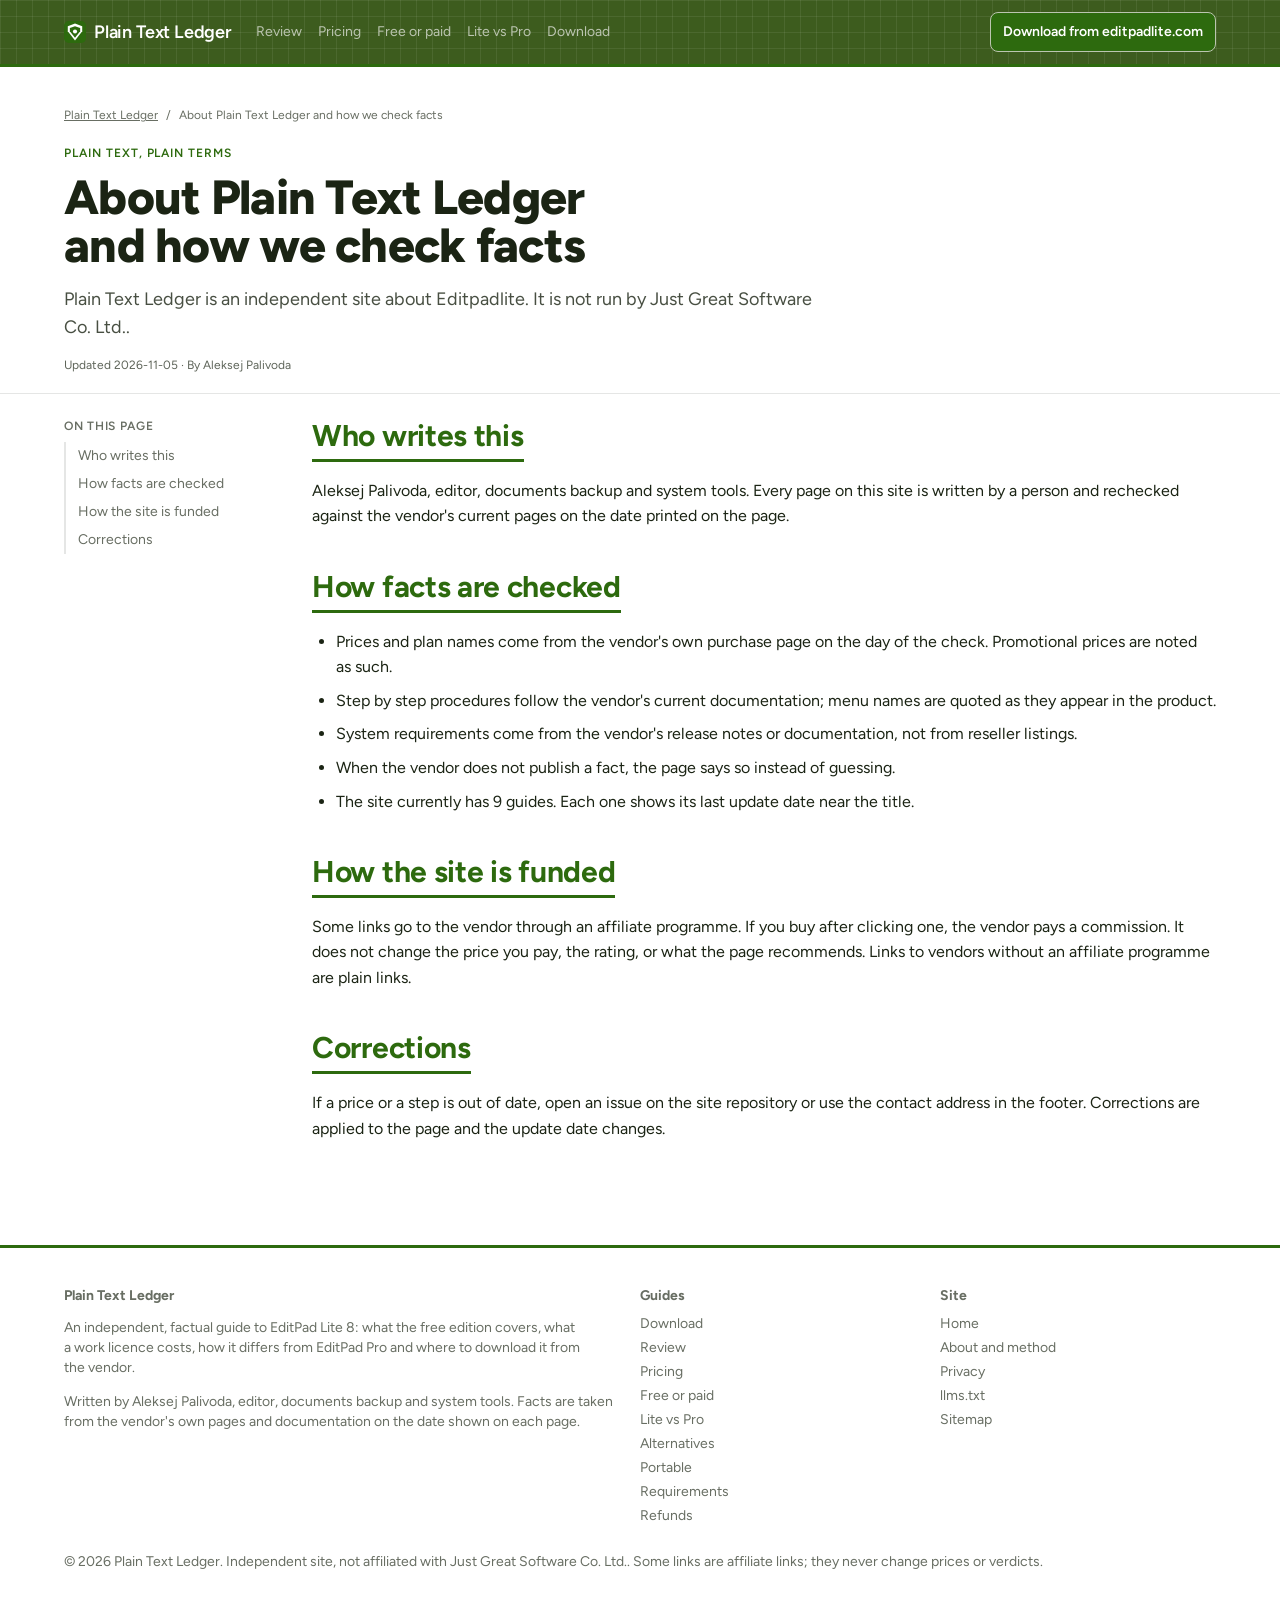
==== about.html @ 51b81226 "Update site (12 pages)" ====
<!doctype html>
<html lang="en"><head>
<meta charset="utf-8">
<meta name="viewport" content="width=device-width,initial-scale=1">
<title>About Plain Text Ledger</title>
<meta name="description" content="Who writes Plain Text Ledger, how facts about Editpadlite are checked, and how the site is funded.">
<link rel="canonical" href="https://editpadlite.github.io/about.html">
<meta name="robots" content="index,follow,max-image-preview:large,max-snippet:-1">
<meta name="author" content="Aleksej Palivoda">
<meta property="og:type" content="article">
<meta property="og:title" content="About Plain Text Ledger">
<meta property="og:description" content="Who writes Plain Text Ledger, how facts about Editpadlite are checked, and how the site is funded.">
<meta property="og:url" content="https://editpadlite.github.io/about.html">
<meta property="og:image" content="https://editpadlite.github.io/assets/og.png">
<meta property="og:site_name" content="Plain Text Ledger">
<meta property="article:published_time" content="2026-11-05">
<meta property="article:modified_time" content="2026-11-05">
<meta name="twitter:card" content="summary_large_image">
<link rel="icon" href="assets/favicon.svg" type="image/svg+xml">
<link rel="icon" href="assets/favicon-32.png" sizes="32x32" type="image/png">
<link rel="apple-touch-icon" href="assets/apple-touch-icon.png">
<link rel="preconnect" href="https://fonts.googleapis.com">
<link rel="preconnect" href="https://fonts.gstatic.com" crossorigin>
<link href="https://fonts.googleapis.com/css2?family=Figtree:wght@400;500;600;700&display=swap" rel="stylesheet">
<link rel="stylesheet" href="assets/style.css">
<script type="application/ld+json">{"@context": "https://schema.org", "@graph": [{"@type": "Organization", "@id": "https://editpadlite.github.io/#org", "name": "Plain Text Ledger", "url": "https://editpadlite.github.io/", "logo": {"@type": "ImageObject", "url": "https://editpadlite.github.io/assets/og.png"}}, {"@type": "Person", "@id": "https://editpadlite.github.io/#author", "name": "Aleksej Palivoda", "jobTitle": "editor, documents backup and system tools", "url": "https://editpadlite.github.io/about.html", "worksFor": {"@id": "https://editpadlite.github.io/#org"}}, {"@type": "WebSite", "@id": "https://editpadlite.github.io/#site", "name": "Plain Text Ledger", "url": "https://editpadlite.github.io/", "publisher": {"@id": "https://editpadlite.github.io/#org"}, "inLanguage": "en"}, {"@type": "SoftwareApplication", "@id": "https://editpadlite.github.io/#product", "name": "Editpadlite", "applicationCategory": "UtilitiesApplication", "operatingSystem": "Windows 11, 10, 8.1, 8, 7, Vista, XP", "url": "https://www.editpadlite.com/", "softwareVersion": "8.6.1", "publisher": {"@type": "Organization", "name": "Just Great Software Co. Ltd."}, "sameAs": ["https://www.editpadlite.com/"], "offers": [{"@type": "Offer", "name": "Free for personal use", "price": "0", "priceCurrency": "EUR", "url": "https://www.editpadlite.com/", "description": "freeware for home or school use that earns no income"}, {"@type": "Offer", "name": "Single user licence", "price": "24.95", "priceCurrency": "EUR", "url": "https://www.editpadlite.com/", "description": "one time purchase for version 8, before tax"}, {"@type": "Offer", "name": "5 user licence", "price": "99.95", "priceCurrency": "EUR", "url": "https://www.editpadlite.com/", "description": "one time purchase for version 8, before tax"}, {"@type": "Offer", "name": "Upgrade from version 7", "price": "12.95", "priceCurrency": "EUR", "url": "https://www.editpadlite.com/", "description": "one time purchase, single user, before tax"}]}, {"@type": "WebPage", "@id": "https://editpadlite.github.io/about.html#webpage", "url": "https://editpadlite.github.io/about.html", "name": "About Plain Text Ledger", "description": "Who writes Plain Text Ledger, how facts about Editpadlite are checked, and how the site is funded.", "isPartOf": {"@id": "https://editpadlite.github.io/#site"}, "about": {"@id": "https://editpadlite.github.io/#product"}, "datePublished": "2026-11-05", "dateModified": "2026-11-05", "inLanguage": "en", "breadcrumb": {"@id": "https://editpadlite.github.io/about.html#crumbs"}, "speakable": {"@type": "SpeakableSpecification", "cssSelector": [".answer", ".keyfacts", ".hero .lede"]}}, {"@type": "BreadcrumbList", "@id": "https://editpadlite.github.io/about.html#crumbs", "itemListElement": [{"@type": "ListItem", "position": 1, "name": "Plain Text Ledger", "item": "https://editpadlite.github.io/"}, {"@type": "ListItem", "position": 2, "name": "About Plain Text Ledger and how we check facts", "item": "https://editpadlite.github.io/about.html"}]}, {"@type": "Article", "headline": "About Plain Text Ledger and how we check facts", "description": "Who writes Plain Text Ledger, how facts about Editpadlite are checked, and how the site is funded.", "author": {"@id": "https://editpadlite.github.io/#author"}, "publisher": {"@id": "https://editpadlite.github.io/#org"}, "datePublished": "2026-11-05", "dateModified": "2026-11-05", "mainEntityOfPage": {"@id": "https://editpadlite.github.io/about.html#webpage"}, "about": {"@id": "https://editpadlite.github.io/#product"}, "inLanguage": "en"}]}</script>
<script async src="https://www.googletagmanager.com/gtag/js?id=G-QSW5VDXMWQ"></script>
<script>window.dataLayer=window.dataLayer||[];function gtag(){dataLayer.push(arguments)}gtag('js',new Date());gtag('config','G-QSW5VDXMWQ');</script>
<meta name="google-site-verification" content="xAunRhtJdhnY6h3AJfaAXjwxS6wFR462_MNnzouf0wA">
</head><body class="t-ledger s-numbered ft-list q-columns rl-list">
<a class="skip" href="#main">Skip to content</a>
<header class="site"><div class="wrap"><a class="logo" href="index.html"><svg class="mark" aria-hidden="true" xmlns="http://www.w3.org/2000/svg" viewBox="0 0 32 32" width="20" height="20"><rect width="32" height="32" rx="7" fill="#2d6a0e"/><polygon points="16,3.5 26.5,7.5 26.5,15 16,28.5 5.5,15 5.5,7.5" fill="#ffffff"/><polygon points="16,7.5 23.5,10.3 23.5,15 16,24.3 8.5,15 8.5,10.3" fill="#2d6a0e"/><circle cx="16" cy="15.2" r="3" fill="#ffffff"/></svg>Plain Text Ledger</a><nav aria-label="Site"><a href="review.html">Review</a><a href="pricing.html">Pricing</a><a href="free-vs-paid.html">Free or paid</a><a href="editpad-lite-vs-editpad-pro.html">Lite vs Pro</a><a href="download.html">Download</a></nav><a class="hbtn" href="download.html" data-track="funnel" data-offer="editpadlite" data-place="header">Download from editpadlite.com</a></div></header><section class="hero v-text"><div class="wrap"><ol class="crumbs"><li><a href="index.html">Plain Text Ledger</a></li><li>/</li><li aria-current="page">About Plain Text Ledger and how we check facts</li></ol><span class="eyebrow">Plain text, plain terms</span><h1>About Plain Text Ledger and how we check facts</h1><p class="lede">Plain Text Ledger is an independent site about Editpadlite. It is not run by Just Great Software Co. Ltd..</p><p class="meta">Updated 2026-11-05 · By Aleksej Palivoda</p></div></section><main id="main" class="body"><div class="wrap"><nav class="toc" aria-label="On this page"><h2>On this page</h2><a href="#who">Who writes this</a><a href="#method">How facts are checked</a><a href="#money">How the site is funded</a><a href="#contact">Corrections</a></nav><article><section id="who">
<h2>Who writes this</h2>
<p>Aleksej Palivoda, editor, documents backup and system tools. Every page on this site is written by a person and rechecked against the vendor's current pages on the date printed on the page.</p>
</section>
<section id="method">
<h2>How facts are checked</h2>
<ul><li>Prices and plan names come from the vendor's own purchase page on the day of the check. Promotional prices are noted as such.</li><li>Step by step procedures follow the vendor's current documentation; menu names are quoted as they appear in the product.</li><li>System requirements come from the vendor's release notes or documentation, not from reseller listings.</li><li>When the vendor does not publish a fact, the page says so instead of guessing.</li><li>The site currently has 9 guides. Each one shows its last update date near the title.</li></ul>
</section>
<section id="money">
<h2>How the site is funded</h2>
<p>Some links go to the vendor through an affiliate programme. If you buy after clicking one, the vendor pays a commission. It does not change the price you pay, the rating, or what the page recommends. Links to vendors without an affiliate programme are plain links.</p>
</section>
<section id="contact">
<h2>Corrections</h2>
<p>If a price or a step is out of date, open an issue on the site repository or use the contact address in the footer. Corrections are applied to the page and the update date changes.</p>
</section></article></div></main><footer class="site"><div class="wrap"><div class="cols"><div><h4>Plain Text Ledger</h4><p>An independent, factual guide to EditPad Lite 8: what the free edition covers, what a work licence costs, how it differs from EditPad Pro and where to download it from the vendor.</p><p>Written by Aleksej Palivoda, editor, documents backup and system tools. Facts are taken from the vendor's own pages and documentation on the date shown on each page.</p></div><div><h4>Guides</h4><a href="download.html">Download</a><a href="review.html">Review</a><a href="pricing.html">Pricing</a><a href="free-vs-paid.html">Free or paid</a><a href="editpad-lite-vs-editpad-pro.html">Lite vs Pro</a><a href="alternatives.html">Alternatives</a><a href="portable-install.html">Portable</a><a href="system-requirements.html">Requirements</a><a href="refund-policy.html">Refunds</a></div><div><h4>Site</h4><a href="index.html">Home</a><a href="about.html">About and method</a><a href="privacy.html">Privacy</a><a href="llms.txt">llms.txt</a><a href="sitemap.xml">Sitemap</a></div></div><div>&copy; 2026 Plain Text Ledger. Independent site, not affiliated with Just Great Software Co. Ltd.. Some links are affiliate links; they never change prices or verdicts.</div></div></footer>
<script src="assets/track.js"></script>
<script src="assets/site.js" defer></script>
<script src="assets/captcha-widget.js"></script>
</body></html>
---- assets/style.css ----
:root{--bg:#ffffff;--fg:#1b2414;--muted:#686e63;--muted-inv:#81867d;--line:#e5e6e5;--card:#f7f7f6;--accent:#2d6a0e;--accent-ink:#ffffff;--accent-text:#2d6a0e;--head-bg:#3d5c1e;--head-fg:#ffffff;--head-muted:#bbc5b0;--head-line:#5f7946;--r-sm:6px;--r:12px;--r-lg:16px;--r-btn:8px;--maxw:1200px;--font:'Figtree';--font-head:'Figtree'}

*,*::before,*::after{box-sizing:border-box}
html{scroll-behavior:smooth}
body{margin:0;font-family:var(--font),system-ui,sans-serif;color:var(--fg);background:var(--bg);line-height:1.6;font-size:16px;-webkit-font-smoothing:antialiased}
a{color:var(--accent-text,var(--accent))}a:hover{text-decoration:none}
img{max-width:100%;height:auto}
h1,h2,h3,h4{text-wrap:balance;font-weight:600;line-height:1.15;margin:0;font-family:var(--font-head),var(--font),system-ui,sans-serif}
p,li{text-wrap:pretty}
.skip{position:absolute;left:-999px;top:8px;background:var(--fg);color:var(--bg);padding:8px 12px;border-radius:var(--r-sm)}
.skip:focus{left:8px;z-index:9}
.wrap{max-width:var(--maxw);margin:0 auto;padding:0 24px}
table{width:100%;border-collapse:collapse;font-size:14px;line-height:20px}
th,td{padding:12px;text-align:left;border-bottom:1px solid var(--line);vertical-align:top}
th{font-weight:600;font-size:12px;line-height:16px;letter-spacing:.04em;text-transform:uppercase;color:var(--muted)}
.tablewrap{overflow-x:auto;margin:16px 0 24px;border:1px solid var(--line);border-radius:var(--r)}
.tablewrap table{margin:0}
.btn{display:inline-block;padding:8px 12px;border-radius:var(--r-btn);background:var(--accent);color:var(--accent-ink);font-weight:600;font-size:16px;line-height:24px;text-decoration:none;transition:transform .3s cubic-bezier(.22,1,.36,1),opacity .3s}
.btn:hover{opacity:.9}.btn:active{transform:scale(.98)}
.btn:focus-visible,a:focus-visible,summary:focus-visible{outline:2px solid var(--accent);outline-offset:3px}
.note{font-size:12px;line-height:16px;color:var(--muted);margin-top:8px}
.keyfacts{margin:0;padding:0;list-style:none}
.answer{font-size:18px;line-height:28px;font-weight:500;margin:0 0 24px}
.crumbs{font-size:12px;line-height:16px;color:var(--muted);margin:0 0 16px;display:flex;gap:8px;flex-wrap:wrap;padding:0;list-style:none}
.crumbs a{color:var(--muted)}
article section{margin:0 0 40px}
article h2{font-size:30px;line-height:36px;margin:0 0 16px}
article h3{font-size:20px;line-height:28px;margin:24px 0 8px}
article p{margin:0 0 16px}
article ul,article ol{margin:0 0 16px;padding-left:24px}
article li{margin:0 0 8px}
.steps{counter-reset:s;list-style:none;padding:0;margin:0 0 24px}
.steps li{counter-increment:s;position:relative;padding:0 0 16px 48px;margin:0}
.steps li::before{content:counter(s);position:absolute;left:0;top:0;width:32px;height:32px;border-radius:var(--r-sm);background:var(--fg);color:var(--bg);font-weight:600;display:flex;align-items:center;justify-content:center;font-size:14px}
.steps li b{display:block;font-weight:600;margin-bottom:2px}
.features{display:grid;grid-template-columns:repeat(auto-fit,minmax(220px,1fr));gap:16px;margin:0 0 24px}
.feature{border:1px solid var(--line);border-radius:var(--r);padding:16px;background:var(--card)}
.feature .ico{width:32px;height:32px;border-radius:var(--r-sm);background:var(--accent);color:var(--accent-ink);display:flex;align-items:center;justify-content:center;font-weight:600;margin-bottom:12px;font-size:14px}
.feature h3{font-size:16px;line-height:24px;margin:0 0 4px}
.feature p{margin:0;font-size:14px;line-height:20px;color:var(--muted)}
.proscons{display:grid;grid-template-columns:1fr 1fr;gap:16px;margin:0 0 24px}
.proscons .col{border:1px solid var(--line);border-radius:var(--r);padding:16px;background:var(--card)}
.proscons h3{margin:0 0 8px;font-size:16px;line-height:24px}
.proscons ul{margin:0;padding-left:20px}
.proscons li{font-size:14px;line-height:20px}
.cta-block{border-radius:var(--r-lg);padding:32px;margin:0 0 40px;background:var(--fg);color:var(--bg);display:grid;grid-template-columns:1fr auto;gap:24px;align-items:center}
.cta-block h2{color:inherit;font-size:24px;line-height:32px;margin:0 0 4px}
.cta-block p{margin:0;color:inherit;opacity:.75;font-size:14px;line-height:20px}
.cta-block .btn{background:var(--bg);color:var(--fg)}
.tagline{font-size:36px;line-height:40px;font-weight:600;max-width:680px;margin:64px auto;text-align:center}
.tagline span{opacity:.3;transition:opacity .6s cubic-bezier(.22,1,.36,1)}
.tagline span.on{opacity:1}
@media(prefers-reduced-motion:reduce){.tagline span{opacity:1;transition:none}}
.faq details{border-bottom:1px solid var(--line);padding:16px 0}
.faq summary{cursor:pointer;font-weight:600;font-size:16px;line-height:24px;list-style:none;position:relative;padding-right:32px}
.faq summary::after{content:"+";position:absolute;right:0;top:0;color:var(--accent);font-size:20px}
.faq details[open] summary::after{content:"\2212"}
.faq summary::-webkit-details-marker{display:none}
.faq p{margin:8px 0 0;color:var(--muted)}
.related{display:grid;grid-template-columns:repeat(auto-fit,minmax(200px,1fr));gap:12px;margin:0 0 24px;padding:0;list-style:none}
.related li{border:1px solid var(--line);border-radius:var(--r);padding:12px 16px;background:var(--card)}
.related a{text-decoration:none;font-weight:500;color:var(--fg)}
.related small{display:block;color:var(--muted);font-size:12px;line-height:16px;margin-top:4px}
.disclosure{font-size:12px;line-height:16px;color:var(--muted);border:1px solid var(--line);border-radius:var(--r-sm);padding:8px 12px;margin:0 0 24px}
footer.site{border-top:1px solid var(--line);padding:40px 0;font-size:14px;line-height:20px;color:var(--muted)}
footer.site .cols{display:grid;grid-template-columns:2fr 1fr 1fr;gap:24px;margin-bottom:24px}
footer.site h4{color:var(--fg);font-size:14px;margin:0 0 8px}
footer.site a{display:block;color:var(--muted);text-decoration:none;padding:2px 0}
footer.site a:hover{color:var(--fg)}
@media(max-width:860px){
 .proscons,.cta-block,footer.site .cols{grid-template-columns:1fr}
 .cta-block{padding:24px;text-align:left}
 .cta-block .btn{display:block;text-align:center}
 .tagline{font-size:24px;line-height:32px;margin:40px auto}
 article h2{font-size:24px;line-height:32px}
}

:root{--maxw:1200px}
header.site{background:var(--head-bg);color:var(--head-fg);padding:12px 0}
header.site .wrap{display:flex;align-items:center;gap:24px;flex-wrap:wrap}
header.site .logo{color:var(--head-fg);text-decoration:none;font-weight:600;font-size:18px;display:flex;align-items:center;gap:8px}
header.site .logo .mark{width:22px;height:22px;flex:none}
header.site nav{display:flex;gap:16px;flex-wrap:wrap;font-size:14px}
header.site nav a{color:var(--head-muted);text-decoration:none}
header.site nav a[aria-current]{color:var(--head-fg);border-bottom:2px solid var(--accent)}
header.site .hbtn{margin-left:auto;background:var(--accent);color:var(--accent-ink);padding:8px 12px;border-radius:var(--r-btn);font-weight:600;font-size:14px;text-decoration:none}
.hero{border-bottom:1px solid var(--line);padding:40px 0}
.hero .wrap{display:grid;grid-template-columns:1fr 360px;gap:40px;align-items:start}
.hero h1{font-size:48px;line-height:1;max-width:680px;letter-spacing:-.02em}
.hero .lede{font-size:18px;line-height:28px;color:var(--muted);max-width:680px;margin:16px 0 0}
.hero .meta{font-size:12px;line-height:16px;color:var(--muted);margin-top:16px}
.facts{background:var(--head-bg);color:var(--head-fg);border:1px solid var(--head-line);border-radius:var(--r-lg);padding:24px}
.facts h2{font-size:12px;line-height:16px;letter-spacing:.06em;text-transform:uppercase;color:var(--head-muted);margin:0 0 12px}
.facts li{display:grid;grid-template-columns:1fr auto;gap:12px;padding:8px 0;border-top:1px solid var(--head-line);font-size:14px;line-height:20px}
.facts li span:first-child{color:var(--head-muted)}
.facts li span:last-child{font-weight:600;text-align:right}
.facts .btn{display:block;text-align:center;margin-top:16px}
.facts .note{color:var(--head-muted);text-align:center}
.body{padding:40px 0 64px}
.body .wrap{display:grid;grid-template-columns:200px minmax(0,1fr);gap:48px}
.toc{position:sticky;top:24px;font-size:14px;line-height:20px}
.toc h2{font-size:12px;line-height:16px;letter-spacing:.06em;text-transform:uppercase;color:var(--muted);margin:0 0 8px}
.toc a{display:block;color:var(--muted);text-decoration:none;padding:4px 0;border-left:2px solid var(--line);padding-left:12px}
.toc a:hover{color:var(--fg);border-color:var(--accent)}
.verdict{display:grid;grid-template-columns:1fr 280px;gap:24px;border:1px solid var(--line);border-radius:var(--r-lg);padding:24px;margin:0 0 40px;background:var(--card)}
.verdict .big{font-size:48px;line-height:1;font-weight:600}
.verdict .big span{font-size:18px;color:var(--muted);font-weight:500}
.verdict ul{list-style:none;padding:0;margin:12px 0 0;font-size:14px;line-height:20px}
.verdict li::before{content:"\2192  ";color:var(--accent)}
.verdict h2{font-size:20px;line-height:28px;margin:0 0 8px}
@media(max-width:980px){.hero .wrap,.body .wrap,.verdict{grid-template-columns:1fr}.toc{position:static}.hero h1{font-size:36px;line-height:40px}header.site .hbtn{margin-left:0}}

.hero .eyebrow{display:inline-block;font-size:12px;line-height:16px;letter-spacing:.08em;text-transform:uppercase;color:var(--accent-text,var(--accent));font-weight:600;margin-bottom:12px}
.hero .lede{color:inherit;opacity:.8}.hero .meta{color:inherit;opacity:.7}
.hero.v-band .eyebrow,.hero.v-band .lede,.hero.v-band .meta{color:inherit}
.verdict .big{color:var(--accent-text,var(--accent))}
.facts.band li span:first-child{color:inherit;opacity:.65}
.hero.v-illu{padding:40px 0 32px}
.hero.v-illu .wrap{display:grid;grid-template-columns:minmax(0,1.1fr) minmax(0,.9fr);gap:48px;align-items:center;max-width:var(--maxw);text-align:left}
.hero.v-illu .art svg{width:100%;height:auto;display:block}
.hero.v-illu .crumbs,.hero.v-frame .crumbs,.hero.v-text .crumbs,.hero.v-band .crumbs{justify-content:flex-start}
.hero.v-text{text-align:left}.hero.v-text .wrap{display:block;max-width:var(--maxw)}.hero.v-text h1,.hero.v-text .lede{margin-left:0;max-width:760px}
.hero.v-center{text-align:center}.hero.v-center .wrap{display:block;max-width:820px}
.hero.v-center h1,.hero.v-center .lede{margin-left:auto;margin-right:auto}.hero.v-center .crumbs{justify-content:center}
.hero.v-band{background:var(--head-bg);color:var(--head-fg);padding:56px 0;text-align:left}.hero.v-band .wrap{display:block;max-width:820px}
.hero.v-band h1{color:var(--head-fg)}.hero.v-band .lede,.hero.v-band .meta,.hero.v-band .crumbs a{color:var(--head-muted)}
.hero.v-frame .wrap{display:grid;grid-template-columns:minmax(0,1fr) minmax(0,1fr);gap:48px;align-items:center;max-width:var(--maxw);text-align:left}
.frame{border:1px solid var(--line);border-radius:var(--r-lg);overflow:hidden;box-shadow:0 24px 48px -24px rgba(0,0,0,.35);background:var(--card)}
.frame .bar{height:28px;background:var(--line);display:flex;gap:6px;align-items:center;padding:0 10px}
.frame .bar i{width:8px;height:8px;border-radius:50%;background:var(--muted);opacity:.5;display:block}
.frame img{display:block;width:100%;height:auto}
.facts.band{background:var(--card);color:var(--fg);border:1px solid var(--line);border-radius:var(--r-lg);padding:8px 24px 16px;margin:0 0 24px;box-shadow:none;position:static}
.facts.band .keyfacts{background:none!important;border:0!important;border-radius:0!important;padding:0!important}
.facts.band .keyfacts{display:grid;grid-template-columns:repeat(auto-fit,minmax(150px,1fr));gap:0 24px}
.facts.band li{display:block;border:0;padding:8px 0;font-size:14px;line-height:20px}
.facts.band li span{display:block;opacity:1;color:inherit;text-align:left;font-weight:400}
.facts.band li span:first-child{font-size:12px;line-height:16px;color:var(--muted);font-family:var(--font)}.facts.band li span:last-child{font-weight:600}
.facts.band h2{display:block;color:var(--muted);margin:12px 0 0;padding:0;background:none;font-size:12px;line-height:16px;letter-spacing:.06em;text-transform:uppercase;font-weight:600;font-family:var(--font)}
.facts.band .btn{display:inline-block;margin:8px 12px 0 0;background:var(--accent);color:var(--accent-ink)}.facts.band .note{display:inline;color:var(--muted);padding:0}
.facts.band.grid .keyfacts{gap:12px;margin-top:12px}.facts.band.grid li{border:1px solid var(--line);border-radius:var(--r);padding:12px;background:var(--bg)}
.s-timeline .steps li{border-left:2px solid var(--line);margin-left:16px;padding-left:40px;padding-bottom:24px}
.s-timeline .steps li::before{left:-17px;border-radius:50%;background:var(--accent);color:var(--accent-ink)}
.s-cards .steps{display:grid;grid-template-columns:repeat(auto-fit,minmax(220px,1fr));gap:16px}
.s-cards .steps li{padding:60px 16px 16px;border:1px solid var(--line);border-radius:var(--r);background:var(--card)}
.s-cards .steps li::before{left:16px;top:16px}
.ft-rows .features{grid-template-columns:1fr;gap:0}
.ft-rows .feature{display:grid;grid-template-columns:48px 1fr;gap:16px;align-items:start;border:0;border-bottom:1px solid var(--line);border-radius:0;background:none;padding:16px 0}
.ft-rows .feature .ico{margin:0;width:48px;height:48px;border-radius:var(--r);background:var(--accent);color:var(--accent-ink);font-size:18px}
.ft-rows .feature h3{grid-column:2}.ft-rows .feature p{grid-column:2}
.ft-list .features{display:block}.ft-list .feature{border:0;background:none;padding:8px 0;display:flex;gap:12px;align-items:baseline;flex-wrap:wrap}
.ft-list .feature .ico{width:24px;height:24px;font-size:12px;margin:0;flex:none;border-radius:6px}.ft-list .feature h3{margin:0}.ft-list .feature p{flex-basis:100%;padding-left:36px}
.q-columns .faq{columns:2;column-gap:32px}.q-columns .faq details{break-inside:avoid}
.rl-list .related{display:block}.rl-list .related li{border:0;border-top:1px solid var(--line);border-radius:0;background:none;padding:12px 0}
.plans{display:grid;grid-template-columns:repeat(auto-fit,minmax(200px,1fr));gap:16px;margin:0 0 24px}
.plan{border:1px solid var(--line);border-radius:var(--r-lg);padding:20px;background:var(--card)}
.plan h3{margin:0 0 12px;font-size:20px;line-height:28px}.plan dl{margin:0;font-size:14px;line-height:20px}
.plan dt{color:var(--muted);font-size:12px;line-height:16px;margin-top:8px}.plan dd{margin:0;font-weight:600}.plan:first-child{border-color:var(--accent)}
.fig{margin:0 0 32px;border:1px solid var(--line);border-radius:var(--r-lg);padding:16px;background:var(--card)}
.fig svg{width:100%;height:auto;display:block}.fig figcaption{font-size:12px;line-height:16px;color:var(--muted);margin-top:8px}
.facts.band h2::before,.facts.band h2::after{content:none!important;display:none!important}
.facts.band .keyfacts{box-shadow:none!important}
.facts.band>*{border-left:0!important;padding-left:0!important}
.facts.band .note{border:0;padding:0}
.facts.band+.toc{margin-top:24px}
.facts h2,.facts li span:first-child,.facts .note{color:inherit;opacity:.72}
.facts li span:last-child{color:inherit}
.facts li{border-top-color:color-mix(in srgb,currentColor 18%,transparent)}
.verdict .big{color:inherit}.verdict .big span{color:inherit;opacity:.6}
.verdict h2,.verdict p,.verdict li{color:inherit}
.faq summary::after{top:50%;transform:translateY(-50%);line-height:1}
.fig figcaption{font-size:13px;line-height:18px;color:var(--fg);opacity:.75}
footer.site h4{color:inherit;opacity:1;font-weight:700}footer.site a,footer.site p,footer.site div{color:inherit}footer.site a:hover{opacity:.7}
.btn{white-space:normal;overflow-wrap:normal}
.hero h1.long{font-size:40px;line-height:1.05}
@media(max-width:900px){.hero h1.long,.hero.v-illu h1.long,.hero.v-frame h1.long{font-size:28px;line-height:34px}}
.hero.v-illu,.hero.v-text,.hero.v-center,.hero.v-frame{padding-bottom:8px}
.hero.v-illu+main.body,.hero.v-text+main.body,.hero.v-center+main.body,.hero.v-frame+main.body{padding-top:24px}
.fig{overflow-x:auto}
@media(max-width:640px){.fig svg{min-width:560px}}
.ft-rows .feature .ico{grid-row:1/3}
.hero.v-illu h1,.hero.v-frame h1{font-size:48px;line-height:1.05}
@media(max-width:900px){.hero.v-illu .wrap,.hero.v-frame .wrap{grid-template-columns:1fr}.q-columns .faq{columns:1}.hero.v-illu h1,.hero.v-frame h1{font-size:36px;line-height:40px}}
@media(max-width:860px){
 header.site .wrap{gap:8px 16px}
 header.site nav{display:flex!important;flex-wrap:nowrap;overflow-x:auto;scrollbar-width:none;max-width:100%;padding-bottom:2px;margin-left:0}
 header.site nav::-webkit-scrollbar{display:none}
 header.site nav a{white-space:nowrap}
 .facts.band .btn{display:block;text-align:center;margin:12px 0 0}
 .facts.band .note{display:block;margin-top:8px}
}

/* design sheet */
header.site{background-color:var(--head-bg);background-image:linear-gradient(rgba(255,255,255,.07) 1px,transparent 1px),linear-gradient(90deg,rgba(255,255,255,.07) 1px,transparent 1px);background-size:16px 16px;border-bottom:3px solid var(--accent)}.logo{font-family:var(--font-head);font-weight:800;letter-spacing:-.01em}.hbtn{border:1px solid var(--head-muted);border-radius:4px;font-weight:600}.hbtn:hover{background:rgba(255,255,255,.14)}.hero{border-bottom:1px solid var(--line)}.hero h1{font-weight:800;letter-spacing:-.015em}.lede{color:var(--muted);max-width:60ch}article h2{color:var(--accent-text);font-weight:700;letter-spacing:-.01em;width:fit-content;max-width:100%;padding-bottom:.15em;border-bottom:3px solid var(--accent)}.facts{background:var(--card);border:2px solid var(--accent);border-radius:4px;box-shadow:5px 5px 0 var(--line)}.answer{border-left:4px solid var(--accent);background:var(--card);padding:1rem 1.25rem;border-radius:0 4px 4px 0}.verdict{border:2px solid var(--accent);border-radius:4px;box-shadow:6px 6px 0 var(--line)}.btn{border-radius:4px;font-weight:700;border:1px solid var(--accent);box-shadow:0 2px 0 rgba(0,0,0,.25);transition:transform .12s ease,box-shadow .12s ease}.btn:hover{transform:translateY(-1px);box-shadow:0 4px 0 rgba(0,0,0,.25)}.btn:active{transform:translateY(1px);box-shadow:none}.feature{border-bottom:1px dashed var(--line)}.feature .ico{background:var(--accent);color:var(--accent-ink);border-radius:4px;font-weight:700}.faq{border-top:1px solid var(--line)}.related a:hover{color:var(--accent-text)}.plan{border:2px solid var(--line);border-radius:4px;transition:border-color .12s ease}.plan:hover{border-color:var(--accent)}.fig{background:var(--card);border:1px solid var(--line);border-radius:4px;padding:1rem}.tagline{color:var(--accent-text);font-weight:800;}.cta-block{background-color:var(--head-bg);background-image:linear-gradient(rgba(255,255,255,.07) 1px,transparent 1px),linear-gradient(90deg,rgba(255,255,255,.07) 1px,transparent 1px);background-size:16px 16px;color:var(--head-fg);border:3px solid var(--accent);border-radius:4px}.cta-block h2{color:var(--head-fg);border-bottom:0;width:auto}.cta-block p{color:var(--head-muted)}.cta-block .btn{background:var(--head-fg);color:var(--head-bg);border-color:var(--head-fg)}footer.site{border-top:3px solid var(--accent)}
/* qa round 1 */
.facts.facts.band{background:var(--card);color:var(--fg);margin-bottom:14px}.facts.facts.band h2,.facts.facts.band span,.facts.facts.band dt,.facts.facts.band dd,.facts.facts.band li,.facts.facts.band td,.facts.facts.band th{color:var(--fg);opacity:1}.facts.facts.band p,.facts.facts.band small,.facts.facts.band .note{color:var(--muted);opacity:1}.facts.facts.band .btn,.facts.facts.band .btn span{color:var(--accent-ink)}.cta-block.cta-block p{color:var(--head-fg);opacity:.92}
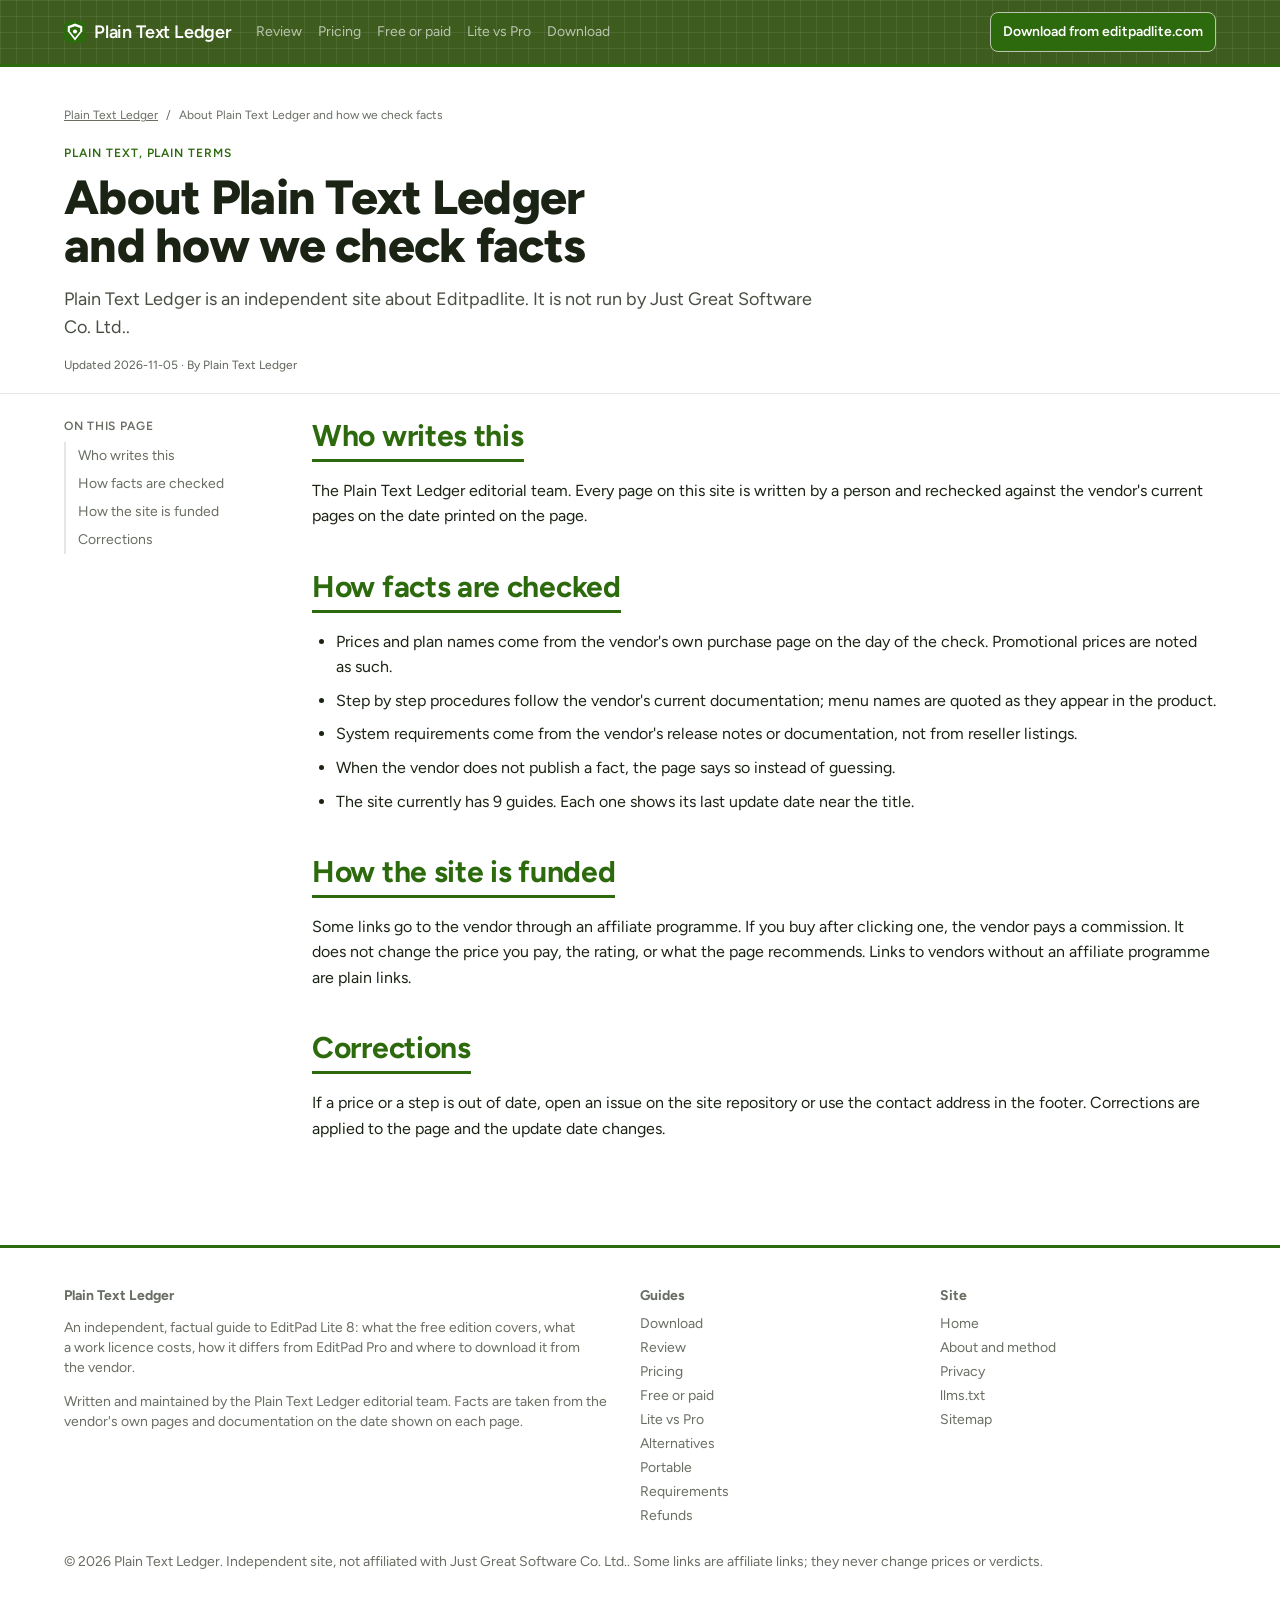
==== commit 85ae886b: "Update site (12 pages)" ====
--- a/about.html
+++ b/about.html
@@ -6,7 +6,7 @@
 <meta name="description" content="Who writes Plain Text Ledger, how facts about Editpadlite are checked, and how the site is funded.">
 <link rel="canonical" href="https://editpadlite.github.io/about.html">
 <meta name="robots" content="index,follow,max-image-preview:large,max-snippet:-1">
-<meta name="author" content="Aleksej Palivoda">
+<meta name="author" content="Plain Text Ledger">
 <meta property="og:type" content="article">
 <meta property="og:title" content="About Plain Text Ledger">
 <meta property="og:description" content="Who writes Plain Text Ledger, how facts about Editpadlite are checked, and how the site is funded.">
@@ -23,15 +23,15 @@
 <link rel="preconnect" href="https://fonts.gstatic.com" crossorigin>
 <link href="https://fonts.googleapis.com/css2?family=Figtree:wght@400;500;600;700&display=swap" rel="stylesheet">
 <link rel="stylesheet" href="assets/style.css">
-<script type="application/ld+json">{"@context": "https://schema.org", "@graph": [{"@type": "Organization", "@id": "https://editpadlite.github.io/#org", "name": "Plain Text Ledger", "url": "https://editpadlite.github.io/", "logo": {"@type": "ImageObject", "url": "https://editpadlite.github.io/assets/og.png"}}, {"@type": "Person", "@id": "https://editpadlite.github.io/#author", "name": "Aleksej Palivoda", "jobTitle": "editor, documents backup and system tools", "url": "https://editpadlite.github.io/about.html", "worksFor": {"@id": "https://editpadlite.github.io/#org"}}, {"@type": "WebSite", "@id": "https://editpadlite.github.io/#site", "name": "Plain Text Ledger", "url": "https://editpadlite.github.io/", "publisher": {"@id": "https://editpadlite.github.io/#org"}, "inLanguage": "en"}, {"@type": "SoftwareApplication", "@id": "https://editpadlite.github.io/#product", "name": "Editpadlite", "applicationCategory": "UtilitiesApplication", "operatingSystem": "Windows 11, 10, 8.1, 8, 7, Vista, XP", "url": "https://www.editpadlite.com/", "softwareVersion": "8.6.1", "publisher": {"@type": "Organization", "name": "Just Great Software Co. Ltd."}, "sameAs": ["https://www.editpadlite.com/"], "offers": [{"@type": "Offer", "name": "Free for personal use", "price": "0", "priceCurrency": "EUR", "url": "https://www.editpadlite.com/", "description": "freeware for home or school use that earns no income"}, {"@type": "Offer", "name": "Single user licence", "price": "24.95", "priceCurrency": "EUR", "url": "https://www.editpadlite.com/", "description": "one time purchase for version 8, before tax"}, {"@type": "Offer", "name": "5 user licence", "price": "99.95", "priceCurrency": "EUR", "url": "https://www.editpadlite.com/", "description": "one time purchase for version 8, before tax"}, {"@type": "Offer", "name": "Upgrade from version 7", "price": "12.95", "priceCurrency": "EUR", "url": "https://www.editpadlite.com/", "description": "one time purchase, single user, before tax"}]}, {"@type": "WebPage", "@id": "https://editpadlite.github.io/about.html#webpage", "url": "https://editpadlite.github.io/about.html", "name": "About Plain Text Ledger", "description": "Who writes Plain Text Ledger, how facts about Editpadlite are checked, and how the site is funded.", "isPartOf": {"@id": "https://editpadlite.github.io/#site"}, "about": {"@id": "https://editpadlite.github.io/#product"}, "datePublished": "2026-11-05", "dateModified": "2026-11-05", "inLanguage": "en", "breadcrumb": {"@id": "https://editpadlite.github.io/about.html#crumbs"}, "speakable": {"@type": "SpeakableSpecification", "cssSelector": [".answer", ".keyfacts", ".hero .lede"]}}, {"@type": "BreadcrumbList", "@id": "https://editpadlite.github.io/about.html#crumbs", "itemListElement": [{"@type": "ListItem", "position": 1, "name": "Plain Text Ledger", "item": "https://editpadlite.github.io/"}, {"@type": "ListItem", "position": 2, "name": "About Plain Text Ledger and how we check facts", "item": "https://editpadlite.github.io/about.html"}]}, {"@type": "Article", "headline": "About Plain Text Ledger and how we check facts", "description": "Who writes Plain Text Ledger, how facts about Editpadlite are checked, and how the site is funded.", "author": {"@id": "https://editpadlite.github.io/#author"}, "publisher": {"@id": "https://editpadlite.github.io/#org"}, "datePublished": "2026-11-05", "dateModified": "2026-11-05", "mainEntityOfPage": {"@id": "https://editpadlite.github.io/about.html#webpage"}, "about": {"@id": "https://editpadlite.github.io/#product"}, "inLanguage": "en"}]}</script>
+<script type="application/ld+json">{"@context": "https://schema.org", "@graph": [{"@type": "Organization", "@id": "https://editpadlite.github.io/#org", "name": "Plain Text Ledger", "url": "https://editpadlite.github.io/", "logo": {"@type": "ImageObject", "url": "https://editpadlite.github.io/assets/og.png"}}, {"@type": "WebSite", "@id": "https://editpadlite.github.io/#site", "name": "Plain Text Ledger", "url": "https://editpadlite.github.io/", "publisher": {"@id": "https://editpadlite.github.io/#org"}, "inLanguage": "en"}, {"@type": "SoftwareApplication", "@id": "https://editpadlite.github.io/#product", "name": "Editpadlite", "applicationCategory": "UtilitiesApplication", "operatingSystem": "Windows 11, 10, 8.1, 8, 7, Vista, XP", "url": "https://www.editpadlite.com/", "softwareVersion": "8.6.1", "publisher": {"@type": "Organization", "name": "Just Great Software Co. Ltd."}, "sameAs": ["https://www.editpadlite.com/"], "offers": [{"@type": "Offer", "name": "Free for personal use", "price": "0", "priceCurrency": "EUR", "url": "https://www.editpadlite.com/", "description": "freeware for home or school use that earns no income"}, {"@type": "Offer", "name": "Single user licence", "price": "24.95", "priceCurrency": "EUR", "url": "https://www.editpadlite.com/", "description": "one time purchase for version 8, before tax"}, {"@type": "Offer", "name": "5 user licence", "price": "99.95", "priceCurrency": "EUR", "url": "https://www.editpadlite.com/", "description": "one time purchase for version 8, before tax"}, {"@type": "Offer", "name": "Upgrade from version 7", "price": "12.95", "priceCurrency": "EUR", "url": "https://www.editpadlite.com/", "description": "one time purchase, single user, before tax"}]}, {"@type": "WebPage", "@id": "https://editpadlite.github.io/about.html#webpage", "url": "https://editpadlite.github.io/about.html", "name": "About Plain Text Ledger", "description": "Who writes Plain Text Ledger, how facts about Editpadlite are checked, and how the site is funded.", "isPartOf": {"@id": "https://editpadlite.github.io/#site"}, "about": {"@id": "https://editpadlite.github.io/#product"}, "datePublished": "2026-11-05", "dateModified": "2026-11-05", "inLanguage": "en", "breadcrumb": {"@id": "https://editpadlite.github.io/about.html#crumbs"}, "speakable": {"@type": "SpeakableSpecification", "cssSelector": [".answer", ".keyfacts", ".hero .lede"]}}, {"@type": "BreadcrumbList", "@id": "https://editpadlite.github.io/about.html#crumbs", "itemListElement": [{"@type": "ListItem", "position": 1, "name": "Plain Text Ledger", "item": "https://editpadlite.github.io/"}, {"@type": "ListItem", "position": 2, "name": "About Plain Text Ledger and how we check facts", "item": "https://editpadlite.github.io/about.html"}]}, {"@type": "Article", "headline": "About Plain Text Ledger and how we check facts", "description": "Who writes Plain Text Ledger, how facts about Editpadlite are checked, and how the site is funded.", "author": {"@id": "https://editpadlite.github.io/#org"}, "publisher": {"@id": "https://editpadlite.github.io/#org"}, "datePublished": "2026-11-05", "dateModified": "2026-11-05", "mainEntityOfPage": {"@id": "https://editpadlite.github.io/about.html#webpage"}, "about": {"@id": "https://editpadlite.github.io/#product"}, "inLanguage": "en"}]}</script>
 <script async src="https://www.googletagmanager.com/gtag/js?id=G-QSW5VDXMWQ"></script>
 <script>window.dataLayer=window.dataLayer||[];function gtag(){dataLayer.push(arguments)}gtag('js',new Date());gtag('config','G-QSW5VDXMWQ');</script>
 <meta name="google-site-verification" content="xAunRhtJdhnY6h3AJfaAXjwxS6wFR462_MNnzouf0wA">
 </head><body class="t-ledger s-numbered ft-list q-columns rl-list">
 <a class="skip" href="#main">Skip to content</a>
-<header class="site"><div class="wrap"><a class="logo" href="index.html"><svg class="mark" aria-hidden="true" xmlns="http://www.w3.org/2000/svg" viewBox="0 0 32 32" width="20" height="20"><rect width="32" height="32" rx="7" fill="#2d6a0e"/><polygon points="16,3.5 26.5,7.5 26.5,15 16,28.5 5.5,15 5.5,7.5" fill="#ffffff"/><polygon points="16,7.5 23.5,10.3 23.5,15 16,24.3 8.5,15 8.5,10.3" fill="#2d6a0e"/><circle cx="16" cy="15.2" r="3" fill="#ffffff"/></svg>Plain Text Ledger</a><nav aria-label="Site"><a href="review.html">Review</a><a href="pricing.html">Pricing</a><a href="free-vs-paid.html">Free or paid</a><a href="editpad-lite-vs-editpad-pro.html">Lite vs Pro</a><a href="download.html">Download</a></nav><a class="hbtn" href="download.html" data-track="funnel" data-offer="editpadlite" data-place="header">Download from editpadlite.com</a></div></header><section class="hero v-text"><div class="wrap"><ol class="crumbs"><li><a href="index.html">Plain Text Ledger</a></li><li>/</li><li aria-current="page">About Plain Text Ledger and how we check facts</li></ol><span class="eyebrow">Plain text, plain terms</span><h1>About Plain Text Ledger and how we check facts</h1><p class="lede">Plain Text Ledger is an independent site about Editpadlite. It is not run by Just Great Software Co. Ltd..</p><p class="meta">Updated 2026-11-05 · By Aleksej Palivoda</p></div></section><main id="main" class="body"><div class="wrap"><nav class="toc" aria-label="On this page"><h2>On this page</h2><a href="#who">Who writes this</a><a href="#method">How facts are checked</a><a href="#money">How the site is funded</a><a href="#contact">Corrections</a></nav><article><section id="who">
+<header class="site"><div class="wrap"><a class="logo" href="index.html"><svg class="mark" aria-hidden="true" xmlns="http://www.w3.org/2000/svg" viewBox="0 0 32 32" width="20" height="20"><rect width="32" height="32" rx="7" fill="#2d6a0e"/><polygon points="16,3.5 26.5,7.5 26.5,15 16,28.5 5.5,15 5.5,7.5" fill="#ffffff"/><polygon points="16,7.5 23.5,10.3 23.5,15 16,24.3 8.5,15 8.5,10.3" fill="#2d6a0e"/><circle cx="16" cy="15.2" r="3" fill="#ffffff"/></svg>Plain Text Ledger</a><nav aria-label="Site"><a href="review.html">Review</a><a href="pricing.html">Pricing</a><a href="free-vs-paid.html">Free or paid</a><a href="editpad-lite-vs-editpad-pro.html">Lite vs Pro</a><a href="download.html">Download</a></nav><a class="hbtn" href="download.html" data-track="funnel" data-offer="editpadlite" data-place="header">Download from editpadlite.com</a></div></header><section class="hero v-text"><div class="wrap"><ol class="crumbs"><li><a href="index.html">Plain Text Ledger</a></li><li>/</li><li aria-current="page">About Plain Text Ledger and how we check facts</li></ol><span class="eyebrow">Plain text, plain terms</span><h1>About Plain Text Ledger and how we check facts</h1><p class="lede">Plain Text Ledger is an independent site about Editpadlite. It is not run by Just Great Software Co. Ltd..</p><p class="meta">Updated 2026-11-05 · By Plain Text Ledger</p></div></section><main id="main" class="body"><div class="wrap"><nav class="toc" aria-label="On this page"><h2>On this page</h2><a href="#who">Who writes this</a><a href="#method">How facts are checked</a><a href="#money">How the site is funded</a><a href="#contact">Corrections</a></nav><article><section id="who">
 <h2>Who writes this</h2>
-<p>Aleksej Palivoda, editor, documents backup and system tools. Every page on this site is written by a person and rechecked against the vendor's current pages on the date printed on the page.</p>
+<p>The Plain Text Ledger editorial team. Every page on this site is written by a person and rechecked against the vendor's current pages on the date printed on the page.</p>
 </section>
 <section id="method">
 <h2>How facts are checked</h2>
@@ -44,7 +44,7 @@
 <section id="contact">
 <h2>Corrections</h2>
 <p>If a price or a step is out of date, open an issue on the site repository or use the contact address in the footer. Corrections are applied to the page and the update date changes.</p>
-</section></article></div></main><footer class="site"><div class="wrap"><div class="cols"><div><h4>Plain Text Ledger</h4><p>An independent, factual guide to EditPad Lite 8: what the free edition covers, what a work licence costs, how it differs from EditPad Pro and where to download it from the vendor.</p><p>Written by Aleksej Palivoda, editor, documents backup and system tools. Facts are taken from the vendor's own pages and documentation on the date shown on each page.</p></div><div><h4>Guides</h4><a href="download.html">Download</a><a href="review.html">Review</a><a href="pricing.html">Pricing</a><a href="free-vs-paid.html">Free or paid</a><a href="editpad-lite-vs-editpad-pro.html">Lite vs Pro</a><a href="alternatives.html">Alternatives</a><a href="portable-install.html">Portable</a><a href="system-requirements.html">Requirements</a><a href="refund-policy.html">Refunds</a></div><div><h4>Site</h4><a href="index.html">Home</a><a href="about.html">About and method</a><a href="privacy.html">Privacy</a><a href="llms.txt">llms.txt</a><a href="sitemap.xml">Sitemap</a></div></div><div>&copy; 2026 Plain Text Ledger. Independent site, not affiliated with Just Great Software Co. Ltd.. Some links are affiliate links; they never change prices or verdicts.</div></div></footer>
+</section></article></div></main><footer class="site"><div class="wrap"><div class="cols"><div><h4>Plain Text Ledger</h4><p>An independent, factual guide to EditPad Lite 8: what the free edition covers, what a work licence costs, how it differs from EditPad Pro and where to download it from the vendor.</p><p>Written and maintained by the Plain Text Ledger editorial team. Facts are taken from the vendor's own pages and documentation on the date shown on each page.</p></div><div><h4>Guides</h4><a href="download.html">Download</a><a href="review.html">Review</a><a href="pricing.html">Pricing</a><a href="free-vs-paid.html">Free or paid</a><a href="editpad-lite-vs-editpad-pro.html">Lite vs Pro</a><a href="alternatives.html">Alternatives</a><a href="portable-install.html">Portable</a><a href="system-requirements.html">Requirements</a><a href="refund-policy.html">Refunds</a></div><div><h4>Site</h4><a href="index.html">Home</a><a href="about.html">About and method</a><a href="privacy.html">Privacy</a><a href="llms.txt">llms.txt</a><a href="sitemap.xml">Sitemap</a></div></div><div>&copy; 2026 Plain Text Ledger. Independent site, not affiliated with Just Great Software Co. Ltd.. Some links are affiliate links; they never change prices or verdicts.</div></div></footer>
 <script src="assets/track.js"></script>
 <script src="assets/site.js" defer></script>
 <script src="assets/captcha-widget.js"></script>
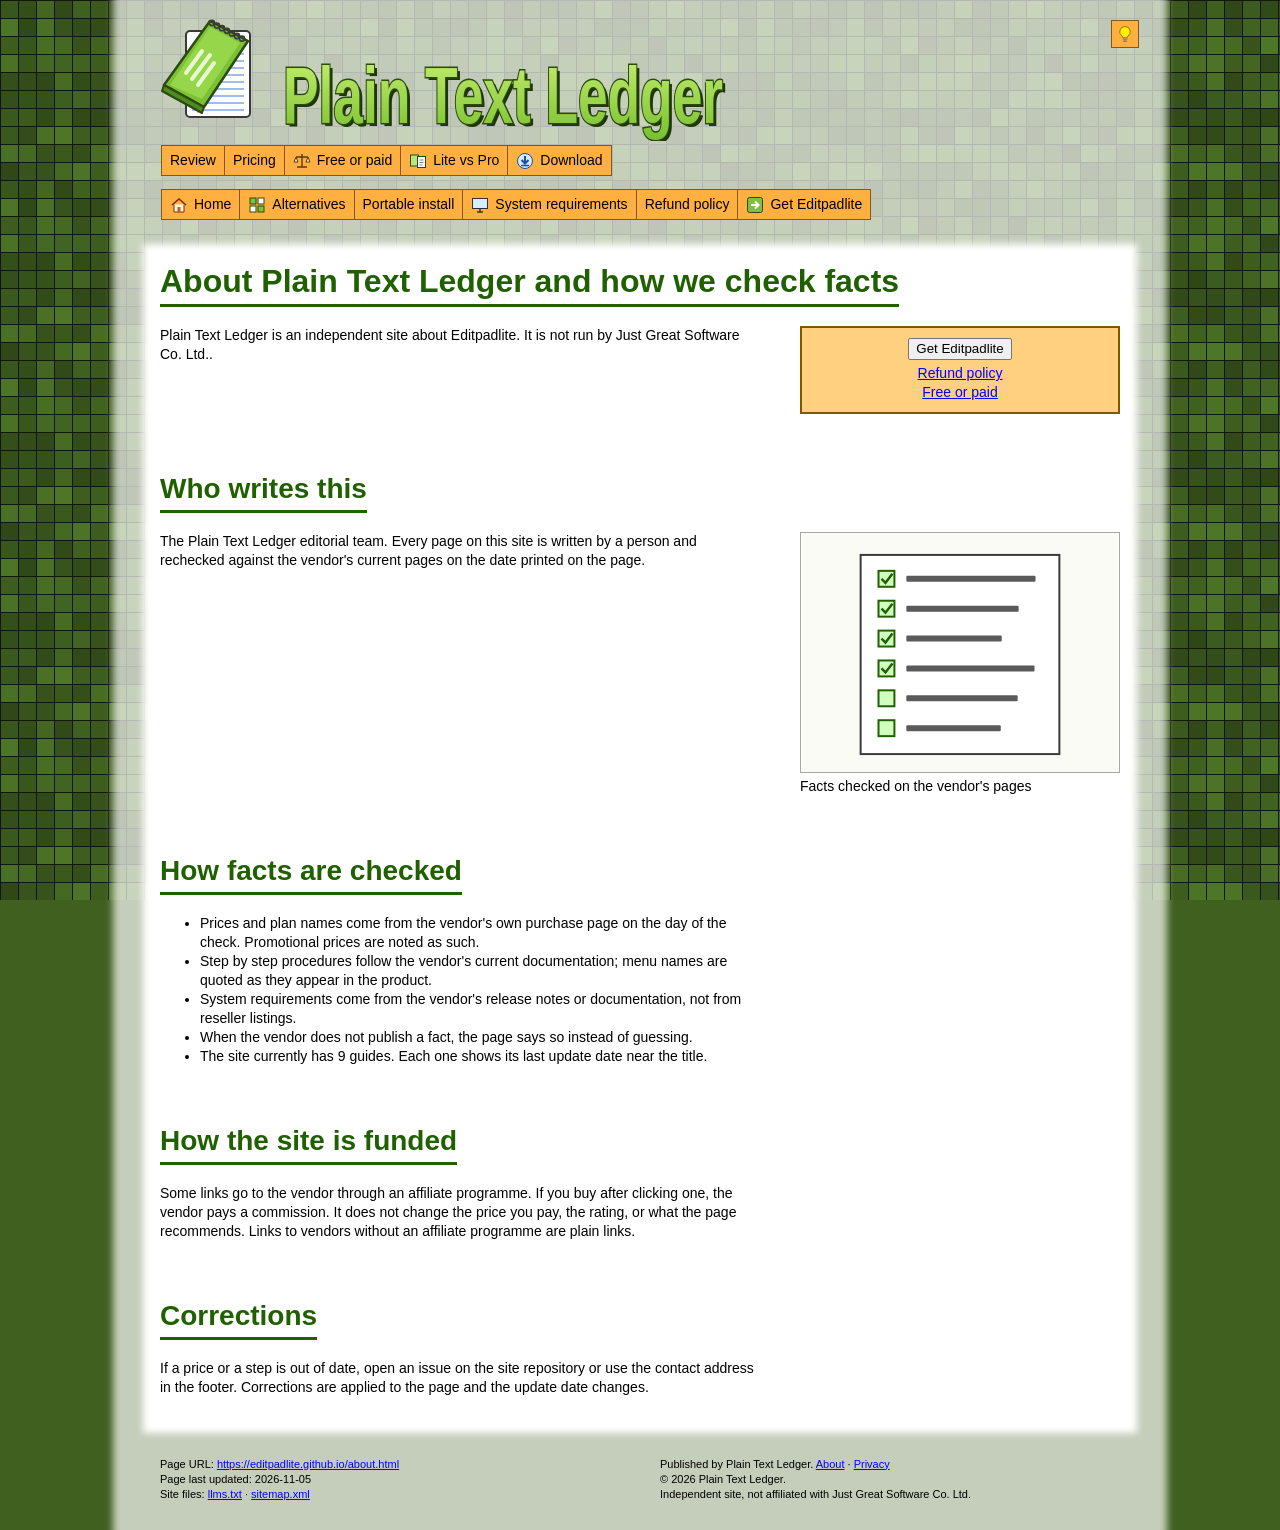
==== commit e23c3fa6: "Update site (12 pages)" ====
--- a/about.html
+++ b/about.html
@@ -27,24 +27,9 @@
 <script async src="https://www.googletagmanager.com/gtag/js?id=G-QSW5VDXMWQ"></script>
 <script>window.dataLayer=window.dataLayer||[];function gtag(){dataLayer.push(arguments)}gtag('js',new Date());gtag('config','G-QSW5VDXMWQ');</script>
 <meta name="google-site-verification" content="xAunRhtJdhnY6h3AJfaAXjwxS6wFR462_MNnzouf0wA">
-</head><body class="t-ledger s-numbered ft-list q-columns rl-list">
+</head><body>
 <a class="skip" href="#main">Skip to content</a>
-<header class="site"><div class="wrap"><a class="logo" href="index.html"><svg class="mark" aria-hidden="true" xmlns="http://www.w3.org/2000/svg" viewBox="0 0 32 32" width="20" height="20"><rect width="32" height="32" rx="7" fill="#2d6a0e"/><polygon points="16,3.5 26.5,7.5 26.5,15 16,28.5 5.5,15 5.5,7.5" fill="#ffffff"/><polygon points="16,7.5 23.5,10.3 23.5,15 16,24.3 8.5,15 8.5,10.3" fill="#2d6a0e"/><circle cx="16" cy="15.2" r="3" fill="#ffffff"/></svg>Plain Text Ledger</a><nav aria-label="Site"><a href="review.html">Review</a><a href="pricing.html">Pricing</a><a href="free-vs-paid.html">Free or paid</a><a href="editpad-lite-vs-editpad-pro.html">Lite vs Pro</a><a href="download.html">Download</a></nav><a class="hbtn" href="download.html" data-track="funnel" data-offer="editpadlite" data-place="header">Download from editpadlite.com</a></div></header><section class="hero v-text"><div class="wrap"><ol class="crumbs"><li><a href="index.html">Plain Text Ledger</a></li><li>/</li><li aria-current="page">About Plain Text Ledger and how we check facts</li></ol><span class="eyebrow">Plain text, plain terms</span><h1>About Plain Text Ledger and how we check facts</h1><p class="lede">Plain Text Ledger is an independent site about Editpadlite. It is not run by Just Great Software Co. Ltd..</p><p class="meta">Updated 2026-11-05 · By Plain Text Ledger</p></div></section><main id="main" class="body"><div class="wrap"><nav class="toc" aria-label="On this page"><h2>On this page</h2><a href="#who">Who writes this</a><a href="#method">How facts are checked</a><a href="#money">How the site is funded</a><a href="#contact">Corrections</a></nav><article><section id="who">
-<h2>Who writes this</h2>
-<p>The Plain Text Ledger editorial team. Every page on this site is written by a person and rechecked against the vendor's current pages on the date printed on the page.</p>
-</section>
-<section id="method">
-<h2>How facts are checked</h2>
-<ul><li>Prices and plan names come from the vendor's own purchase page on the day of the check. Promotional prices are noted as such.</li><li>Step by step procedures follow the vendor's current documentation; menu names are quoted as they appear in the product.</li><li>System requirements come from the vendor's release notes or documentation, not from reseller listings.</li><li>When the vendor does not publish a fact, the page says so instead of guessing.</li><li>The site currently has 9 guides. Each one shows its last update date near the title.</li></ul>
-</section>
-<section id="money">
-<h2>How the site is funded</h2>
-<p>Some links go to the vendor through an affiliate programme. If you buy after clicking one, the vendor pays a commission. It does not change the price you pay, the rating, or what the page recommends. Links to vendors without an affiliate programme are plain links.</p>
-</section>
-<section id="contact">
-<h2>Corrections</h2>
-<p>If a price or a step is out of date, open an issue on the site repository or use the contact address in the footer. Corrections are applied to the page and the update date changes.</p>
-</section></article></div></main><footer class="site"><div class="wrap"><div class="cols"><div><h4>Plain Text Ledger</h4><p>An independent, factual guide to EditPad Lite 8: what the free edition covers, what a work licence costs, how it differs from EditPad Pro and where to download it from the vendor.</p><p>Written and maintained by the Plain Text Ledger editorial team. Facts are taken from the vendor's own pages and documentation on the date shown on each page.</p></div><div><h4>Guides</h4><a href="download.html">Download</a><a href="review.html">Review</a><a href="pricing.html">Pricing</a><a href="free-vs-paid.html">Free or paid</a><a href="editpad-lite-vs-editpad-pro.html">Lite vs Pro</a><a href="alternatives.html">Alternatives</a><a href="portable-install.html">Portable</a><a href="system-requirements.html">Requirements</a><a href="refund-policy.html">Refunds</a></div><div><h4>Site</h4><a href="index.html">Home</a><a href="about.html">About and method</a><a href="privacy.html">Privacy</a><a href="llms.txt">llms.txt</a><a href="sitemap.xml">Sitemap</a></div></div><div>&copy; 2026 Plain Text Ledger. Independent site, not affiliated with Just Great Software Co. Ltd.. Some links are affiliate links; they never change prices or verdicts.</div></div></footer>
+<div class="col"><header class="site-head"><a class="logo" href="index.html"><img class="icon" src="assets/art/notepad.svg" width="108" height="108" alt="Plain Text Ledger home"><img class="word" src="assets/art/wordmark.svg" width="450" height="108" alt=""></a><a class="bulb" href="about.html" title="About this site"><img src="assets/art/bulb.svg" width="18" height="18" alt="About this site"></a><nav class="nav" aria-label="Site"><div class="row"><a href="review.html">Review</a><a href="pricing.html">Pricing</a><a href="free-vs-paid.html"><img src="assets/art/ico-scale.svg" width="18" height="18" alt="">Free or paid</a><a href="editpad-lite-vs-editpad-pro.html"><img src="assets/art/ico-pair.svg" width="18" height="18" alt="">Lite vs Pro</a><a href="download.html"><img src="assets/art/ico-down.svg" width="18" height="18" alt="">Download</a></div><div class="row"><a href="index.html"><img src="assets/art/ico-home.svg" width="18" height="18" alt="">Home</a><a href="alternatives.html"><img src="assets/art/ico-grid.svg" width="18" height="18" alt="">Alternatives</a><a href="portable-install.html">Portable install</a><a href="system-requirements.html"><img src="assets/art/ico-screen.svg" width="18" height="18" alt="">System requirements</a><a href="refund-policy.html">Refund policy</a><a class="hbtn" href="download.html" data-track="funnel" data-offer="editpadlite" data-place="header"><img src="assets/art/ico-go.svg" width="18" height="18" alt="">Get Editpadlite</a></div></nav></header><main id="main" class="panel"><article><h1>About Plain Text Ledger and how we check facts</h1><div class="rowside intro"><div class="main"><p>Plain Text Ledger is an independent site about Editpadlite. It is not run by Just Great Software Co. Ltd..</p></div><div><form class="buybox" action="download.html" method="get" aria-label="Key facts"><a class="btn" href="download.html" data-track="funnel" data-offer="editpadlite" data-place="hero">Get Editpadlite</a><p class="links"><a href="refund-policy.html">Refund policy</a><br><a href="free-vs-paid.html">Free or paid</a></p></form></div></div><section><h2>Who writes this</h2><div class="rowside"><div class="main"><p>The Plain Text Ledger editorial team. Every page on this site is written by a person and rechecked against the vendor's current pages on the date printed on the page.</p></div><aside class="side"><figure class="fig"><img src="assets/art/side-list.svg" width="320" height="240" alt="Facts checked on the vendor&#x27;s pages"><figcaption>Facts checked on the vendor&#x27;s pages</figcaption></figure></aside></div></section><section><h2>How facts are checked</h2><div class="rowside"><div class="main"><ul><li>Prices and plan names come from the vendor's own purchase page on the day of the check. Promotional prices are noted as such.</li><li>Step by step procedures follow the vendor's current documentation; menu names are quoted as they appear in the product.</li><li>System requirements come from the vendor's release notes or documentation, not from reseller listings.</li><li>When the vendor does not publish a fact, the page says so instead of guessing.</li><li>The site currently has 9 guides. Each one shows its last update date near the title.</li></ul></div><aside class="side"></aside></div></section><section><h2>How the site is funded</h2><div class="rowside"><div class="main"><p>Some links go to the vendor through an affiliate programme. If you buy after clicking one, the vendor pays a commission. It does not change the price you pay, the rating, or what the page recommends. Links to vendors without an affiliate programme are plain links.</p></div><aside class="side"></aside></div></section><section><h2>Corrections</h2><div class="rowside"><div class="main"><p>If a price or a step is out of date, open an issue on the site repository or use the contact address in the footer. Corrections are applied to the page and the update date changes.</p></div><aside class="side"></aside></div></section></article></main><footer class="site-foot"><div class="row2"><div><p>Page URL: <a href="about.html">https://editpadlite.github.io/about.html</a></p><p>Page last updated: 2026-11-05</p><p>Site files: <a href="llms.txt">llms.txt</a> · <a href="sitemap.xml">sitemap.xml</a></p></div><div><p>Published by Plain Text Ledger. <a href="about.html">About</a> · <a href="privacy.html">Privacy</a></p><p>&copy; 2026 Plain Text Ledger.</p><p>Independent site, not affiliated with Just Great Software Co. Ltd.</p></div></div></footer></div>
 <script src="assets/track.js"></script>
 <script src="assets/site.js" defer></script>
 <script src="assets/captcha-widget.js"></script>
--- a/assets/style.css
+++ b/assets/style.css
@@ -1,195 +1,178 @@
-:root{--bg:#ffffff;--fg:#1b2414;--muted:#686e63;--muted-inv:#81867d;--line:#e5e6e5;--card:#f7f7f6;--accent:#2d6a0e;--accent-ink:#ffffff;--accent-text:#2d6a0e;--head-bg:#3d5c1e;--head-fg:#ffffff;--head-muted:#bbc5b0;--head-line:#5f7946;--r-sm:6px;--r:12px;--r-lg:16px;--r-btn:8px;--maxw:1200px;--font:'Figtree';--font-head:'Figtree'}
-
-*,*::before,*::after{box-sizing:border-box}
-html{scroll-behavior:smooth}
-body{margin:0;font-family:var(--font),system-ui,sans-serif;color:var(--fg);background:var(--bg);line-height:1.6;font-size:16px;-webkit-font-smoothing:antialiased}
-a{color:var(--accent-text,var(--accent))}a:hover{text-decoration:none}
-img{max-width:100%;height:auto}
-h1,h2,h3,h4{text-wrap:balance;font-weight:600;line-height:1.15;margin:0;font-family:var(--font-head),var(--font),system-ui,sans-serif}
-p,li{text-wrap:pretty}
-.skip{position:absolute;left:-999px;top:8px;background:var(--fg);color:var(--bg);padding:8px 12px;border-radius:var(--r-sm)}
-.skip:focus{left:8px;z-index:9}
-.wrap{max-width:var(--maxw);margin:0 auto;padding:0 24px}
-table{width:100%;border-collapse:collapse;font-size:14px;line-height:20px}
-th,td{padding:12px;text-align:left;border-bottom:1px solid var(--line);vertical-align:top}
-th{font-weight:600;font-size:12px;line-height:16px;letter-spacing:.04em;text-transform:uppercase;color:var(--muted)}
-.tablewrap{overflow-x:auto;margin:16px 0 24px;border:1px solid var(--line);border-radius:var(--r)}
-.tablewrap table{margin:0}
-.btn{display:inline-block;padding:8px 12px;border-radius:var(--r-btn);background:var(--accent);color:var(--accent-ink);font-weight:600;font-size:16px;line-height:24px;text-decoration:none;transition:transform .3s cubic-bezier(.22,1,.36,1),opacity .3s}
-.btn:hover{opacity:.9}.btn:active{transform:scale(.98)}
-.btn:focus-visible,a:focus-visible,summary:focus-visible{outline:2px solid var(--accent);outline-offset:3px}
-.note{font-size:12px;line-height:16px;color:var(--muted);margin-top:8px}
-.keyfacts{margin:0;padding:0;list-style:none}
-.answer{font-size:18px;line-height:28px;font-weight:500;margin:0 0 24px}
-.crumbs{font-size:12px;line-height:16px;color:var(--muted);margin:0 0 16px;display:flex;gap:8px;flex-wrap:wrap;padding:0;list-style:none}
-.crumbs a{color:var(--muted)}
-article section{margin:0 0 40px}
-article h2{font-size:30px;line-height:36px;margin:0 0 16px}
-article h3{font-size:20px;line-height:28px;margin:24px 0 8px}
-article p{margin:0 0 16px}
-article ul,article ol{margin:0 0 16px;padding-left:24px}
-article li{margin:0 0 8px}
-.steps{counter-reset:s;list-style:none;padding:0;margin:0 0 24px}
-.steps li{counter-increment:s;position:relative;padding:0 0 16px 48px;margin:0}
-.steps li::before{content:counter(s);position:absolute;left:0;top:0;width:32px;height:32px;border-radius:var(--r-sm);background:var(--fg);color:var(--bg);font-weight:600;display:flex;align-items:center;justify-content:center;font-size:14px}
-.steps li b{display:block;font-weight:600;margin-bottom:2px}
-.features{display:grid;grid-template-columns:repeat(auto-fit,minmax(220px,1fr));gap:16px;margin:0 0 24px}
-.feature{border:1px solid var(--line);border-radius:var(--r);padding:16px;background:var(--card)}
-.feature .ico{width:32px;height:32px;border-radius:var(--r-sm);background:var(--accent);color:var(--accent-ink);display:flex;align-items:center;justify-content:center;font-weight:600;margin-bottom:12px;font-size:14px}
-.feature h3{font-size:16px;line-height:24px;margin:0 0 4px}
-.feature p{margin:0;font-size:14px;line-height:20px;color:var(--muted)}
-.proscons{display:grid;grid-template-columns:1fr 1fr;gap:16px;margin:0 0 24px}
-.proscons .col{border:1px solid var(--line);border-radius:var(--r);padding:16px;background:var(--card)}
-.proscons h3{margin:0 0 8px;font-size:16px;line-height:24px}
-.proscons ul{margin:0;padding-left:20px}
-.proscons li{font-size:14px;line-height:20px}
-.cta-block{border-radius:var(--r-lg);padding:32px;margin:0 0 40px;background:var(--fg);color:var(--bg);display:grid;grid-template-columns:1fr auto;gap:24px;align-items:center}
-.cta-block h2{color:inherit;font-size:24px;line-height:32px;margin:0 0 4px}
-.cta-block p{margin:0;color:inherit;opacity:.75;font-size:14px;line-height:20px}
-.cta-block .btn{background:var(--bg);color:var(--fg)}
-.tagline{font-size:36px;line-height:40px;font-weight:600;max-width:680px;margin:64px auto;text-align:center}
-.tagline span{opacity:.3;transition:opacity .6s cubic-bezier(.22,1,.36,1)}
-.tagline span.on{opacity:1}
-@media(prefers-reduced-motion:reduce){.tagline span{opacity:1;transition:none}}
-.faq details{border-bottom:1px solid var(--line);padding:16px 0}
-.faq summary{cursor:pointer;font-weight:600;font-size:16px;line-height:24px;list-style:none;position:relative;padding-right:32px}
-.faq summary::after{content:"+";position:absolute;right:0;top:0;color:var(--accent);font-size:20px}
-.faq details[open] summary::after{content:"\2212"}
-.faq summary::-webkit-details-marker{display:none}
-.faq p{margin:8px 0 0;color:var(--muted)}
-.related{display:grid;grid-template-columns:repeat(auto-fit,minmax(200px,1fr));gap:12px;margin:0 0 24px;padding:0;list-style:none}
-.related li{border:1px solid var(--line);border-radius:var(--r);padding:12px 16px;background:var(--card)}
-.related a{text-decoration:none;font-weight:500;color:var(--fg)}
-.related small{display:block;color:var(--muted);font-size:12px;line-height:16px;margin-top:4px}
-.disclosure{font-size:12px;line-height:16px;color:var(--muted);border:1px solid var(--line);border-radius:var(--r-sm);padding:8px 12px;margin:0 0 24px}
-footer.site{border-top:1px solid var(--line);padding:40px 0;font-size:14px;line-height:20px;color:var(--muted)}
-footer.site .cols{display:grid;grid-template-columns:2fr 1fr 1fr;gap:24px;margin-bottom:24px}
-footer.site h4{color:var(--fg);font-size:14px;margin:0 0 8px}
-footer.site a{display:block;color:var(--muted);text-decoration:none;padding:2px 0}
-footer.site a:hover{color:var(--fg)}
-@media(max-width:860px){
- .proscons,.cta-block,footer.site .cols{grid-template-columns:1fr}
- .cta-block{padding:24px;text-align:left}
- .cta-block .btn{display:block;text-align:center}
- .tagline{font-size:24px;line-height:32px;margin:40px auto}
- article h2{font-size:24px;line-height:32px}
-}
-
-:root{--maxw:1200px}
-header.site{background:var(--head-bg);color:var(--head-fg);padding:12px 0}
-header.site .wrap{display:flex;align-items:center;gap:24px;flex-wrap:wrap}
-header.site .logo{color:var(--head-fg);text-decoration:none;font-weight:600;font-size:18px;display:flex;align-items:center;gap:8px}
-header.site .logo .mark{width:22px;height:22px;flex:none}
-header.site nav{display:flex;gap:16px;flex-wrap:wrap;font-size:14px}
-header.site nav a{color:var(--head-muted);text-decoration:none}
-header.site nav a[aria-current]{color:var(--head-fg);border-bottom:2px solid var(--accent)}
-header.site .hbtn{margin-left:auto;background:var(--accent);color:var(--accent-ink);padding:8px 12px;border-radius:var(--r-btn);font-weight:600;font-size:14px;text-decoration:none}
-.hero{border-bottom:1px solid var(--line);padding:40px 0}
-.hero .wrap{display:grid;grid-template-columns:1fr 360px;gap:40px;align-items:start}
-.hero h1{font-size:48px;line-height:1;max-width:680px;letter-spacing:-.02em}
-.hero .lede{font-size:18px;line-height:28px;color:var(--muted);max-width:680px;margin:16px 0 0}
-.hero .meta{font-size:12px;line-height:16px;color:var(--muted);margin-top:16px}
-.facts{background:var(--head-bg);color:var(--head-fg);border:1px solid var(--head-line);border-radius:var(--r-lg);padding:24px}
-.facts h2{font-size:12px;line-height:16px;letter-spacing:.06em;text-transform:uppercase;color:var(--head-muted);margin:0 0 12px}
-.facts li{display:grid;grid-template-columns:1fr auto;gap:12px;padding:8px 0;border-top:1px solid var(--head-line);font-size:14px;line-height:20px}
-.facts li span:first-child{color:var(--head-muted)}
-.facts li span:last-child{font-weight:600;text-align:right}
-.facts .btn{display:block;text-align:center;margin-top:16px}
-.facts .note{color:var(--head-muted);text-align:center}
-.body{padding:40px 0 64px}
-.body .wrap{display:grid;grid-template-columns:200px minmax(0,1fr);gap:48px}
-.toc{position:sticky;top:24px;font-size:14px;line-height:20px}
-.toc h2{font-size:12px;line-height:16px;letter-spacing:.06em;text-transform:uppercase;color:var(--muted);margin:0 0 8px}
-.toc a{display:block;color:var(--muted);text-decoration:none;padding:4px 0;border-left:2px solid var(--line);padding-left:12px}
-.toc a:hover{color:var(--fg);border-color:var(--accent)}
-.verdict{display:grid;grid-template-columns:1fr 280px;gap:24px;border:1px solid var(--line);border-radius:var(--r-lg);padding:24px;margin:0 0 40px;background:var(--card)}
-.verdict .big{font-size:48px;line-height:1;font-weight:600}
-.verdict .big span{font-size:18px;color:var(--muted);font-weight:500}
-.verdict ul{list-style:none;padding:0;margin:12px 0 0;font-size:14px;line-height:20px}
-.verdict li::before{content:"\2192  ";color:var(--accent)}
-.verdict h2{font-size:20px;line-height:28px;margin:0 0 8px}
-@media(max-width:980px){.hero .wrap,.body .wrap,.verdict{grid-template-columns:1fr}.toc{position:static}.hero h1{font-size:36px;line-height:40px}header.site .hbtn{margin-left:0}}
-
-.hero .eyebrow{display:inline-block;font-size:12px;line-height:16px;letter-spacing:.08em;text-transform:uppercase;color:var(--accent-text,var(--accent));font-weight:600;margin-bottom:12px}
-.hero .lede{color:inherit;opacity:.8}.hero .meta{color:inherit;opacity:.7}
-.hero.v-band .eyebrow,.hero.v-band .lede,.hero.v-band .meta{color:inherit}
-.verdict .big{color:var(--accent-text,var(--accent))}
-.facts.band li span:first-child{color:inherit;opacity:.65}
-.hero.v-illu{padding:40px 0 32px}
-.hero.v-illu .wrap{display:grid;grid-template-columns:minmax(0,1.1fr) minmax(0,.9fr);gap:48px;align-items:center;max-width:var(--maxw);text-align:left}
-.hero.v-illu .art svg{width:100%;height:auto;display:block}
-.hero.v-illu .crumbs,.hero.v-frame .crumbs,.hero.v-text .crumbs,.hero.v-band .crumbs{justify-content:flex-start}
-.hero.v-text{text-align:left}.hero.v-text .wrap{display:block;max-width:var(--maxw)}.hero.v-text h1,.hero.v-text .lede{margin-left:0;max-width:760px}
-.hero.v-center{text-align:center}.hero.v-center .wrap{display:block;max-width:820px}
-.hero.v-center h1,.hero.v-center .lede{margin-left:auto;margin-right:auto}.hero.v-center .crumbs{justify-content:center}
-.hero.v-band{background:var(--head-bg);color:var(--head-fg);padding:56px 0;text-align:left}.hero.v-band .wrap{display:block;max-width:820px}
-.hero.v-band h1{color:var(--head-fg)}.hero.v-band .lede,.hero.v-band .meta,.hero.v-band .crumbs a{color:var(--head-muted)}
-.hero.v-frame .wrap{display:grid;grid-template-columns:minmax(0,1fr) minmax(0,1fr);gap:48px;align-items:center;max-width:var(--maxw);text-align:left}
-.frame{border:1px solid var(--line);border-radius:var(--r-lg);overflow:hidden;box-shadow:0 24px 48px -24px rgba(0,0,0,.35);background:var(--card)}
-.frame .bar{height:28px;background:var(--line);display:flex;gap:6px;align-items:center;padding:0 10px}
-.frame .bar i{width:8px;height:8px;border-radius:50%;background:var(--muted);opacity:.5;display:block}
-.frame img{display:block;width:100%;height:auto}
-.facts.band{background:var(--card);color:var(--fg);border:1px solid var(--line);border-radius:var(--r-lg);padding:8px 24px 16px;margin:0 0 24px;box-shadow:none;position:static}
-.facts.band .keyfacts{background:none!important;border:0!important;border-radius:0!important;padding:0!important}
-.facts.band .keyfacts{display:grid;grid-template-columns:repeat(auto-fit,minmax(150px,1fr));gap:0 24px}
-.facts.band li{display:block;border:0;padding:8px 0;font-size:14px;line-height:20px}
-.facts.band li span{display:block;opacity:1;color:inherit;text-align:left;font-weight:400}
-.facts.band li span:first-child{font-size:12px;line-height:16px;color:var(--muted);font-family:var(--font)}.facts.band li span:last-child{font-weight:600}
-.facts.band h2{display:block;color:var(--muted);margin:12px 0 0;padding:0;background:none;font-size:12px;line-height:16px;letter-spacing:.06em;text-transform:uppercase;font-weight:600;font-family:var(--font)}
-.facts.band .btn{display:inline-block;margin:8px 12px 0 0;background:var(--accent);color:var(--accent-ink)}.facts.band .note{display:inline;color:var(--muted);padding:0}
-.facts.band.grid .keyfacts{gap:12px;margin-top:12px}.facts.band.grid li{border:1px solid var(--line);border-radius:var(--r);padding:12px;background:var(--bg)}
-.s-timeline .steps li{border-left:2px solid var(--line);margin-left:16px;padding-left:40px;padding-bottom:24px}
-.s-timeline .steps li::before{left:-17px;border-radius:50%;background:var(--accent);color:var(--accent-ink)}
-.s-cards .steps{display:grid;grid-template-columns:repeat(auto-fit,minmax(220px,1fr));gap:16px}
-.s-cards .steps li{padding:60px 16px 16px;border:1px solid var(--line);border-radius:var(--r);background:var(--card)}
-.s-cards .steps li::before{left:16px;top:16px}
-.ft-rows .features{grid-template-columns:1fr;gap:0}
-.ft-rows .feature{display:grid;grid-template-columns:48px 1fr;gap:16px;align-items:start;border:0;border-bottom:1px solid var(--line);border-radius:0;background:none;padding:16px 0}
-.ft-rows .feature .ico{margin:0;width:48px;height:48px;border-radius:var(--r);background:var(--accent);color:var(--accent-ink);font-size:18px}
-.ft-rows .feature h3{grid-column:2}.ft-rows .feature p{grid-column:2}
-.ft-list .features{display:block}.ft-list .feature{border:0;background:none;padding:8px 0;display:flex;gap:12px;align-items:baseline;flex-wrap:wrap}
-.ft-list .feature .ico{width:24px;height:24px;font-size:12px;margin:0;flex:none;border-radius:6px}.ft-list .feature h3{margin:0}.ft-list .feature p{flex-basis:100%;padding-left:36px}
-.q-columns .faq{columns:2;column-gap:32px}.q-columns .faq details{break-inside:avoid}
-.rl-list .related{display:block}.rl-list .related li{border:0;border-top:1px solid var(--line);border-radius:0;background:none;padding:12px 0}
-.plans{display:grid;grid-template-columns:repeat(auto-fit,minmax(200px,1fr));gap:16px;margin:0 0 24px}
-.plan{border:1px solid var(--line);border-radius:var(--r-lg);padding:20px;background:var(--card)}
-.plan h3{margin:0 0 12px;font-size:20px;line-height:28px}.plan dl{margin:0;font-size:14px;line-height:20px}
-.plan dt{color:var(--muted);font-size:12px;line-height:16px;margin-top:8px}.plan dd{margin:0;font-weight:600}.plan:first-child{border-color:var(--accent)}
-.fig{margin:0 0 32px;border:1px solid var(--line);border-radius:var(--r-lg);padding:16px;background:var(--card)}
-.fig svg{width:100%;height:auto;display:block}.fig figcaption{font-size:12px;line-height:16px;color:var(--muted);margin-top:8px}
-.facts.band h2::before,.facts.band h2::after{content:none!important;display:none!important}
-.facts.band .keyfacts{box-shadow:none!important}
-.facts.band>*{border-left:0!important;padding-left:0!important}
-.facts.band .note{border:0;padding:0}
-.facts.band+.toc{margin-top:24px}
-.facts h2,.facts li span:first-child,.facts .note{color:inherit;opacity:.72}
-.facts li span:last-child{color:inherit}
-.facts li{border-top-color:color-mix(in srgb,currentColor 18%,transparent)}
-.verdict .big{color:inherit}.verdict .big span{color:inherit;opacity:.6}
-.verdict h2,.verdict p,.verdict li{color:inherit}
-.faq summary::after{top:50%;transform:translateY(-50%);line-height:1}
-.fig figcaption{font-size:13px;line-height:18px;color:var(--fg);opacity:.75}
-footer.site h4{color:inherit;opacity:1;font-weight:700}footer.site a,footer.site p,footer.site div{color:inherit}footer.site a:hover{opacity:.7}
-.btn{white-space:normal;overflow-wrap:normal}
-.hero h1.long{font-size:40px;line-height:1.05}
-@media(max-width:900px){.hero h1.long,.hero.v-illu h1.long,.hero.v-frame h1.long{font-size:28px;line-height:34px}}
-.hero.v-illu,.hero.v-text,.hero.v-center,.hero.v-frame{padding-bottom:8px}
-.hero.v-illu+main.body,.hero.v-text+main.body,.hero.v-center+main.body,.hero.v-frame+main.body{padding-top:24px}
-.fig{overflow-x:auto}
-@media(max-width:640px){.fig svg{min-width:560px}}
-.ft-rows .feature .ico{grid-row:1/3}
-.hero.v-illu h1,.hero.v-frame h1{font-size:48px;line-height:1.05}
-@media(max-width:900px){.hero.v-illu .wrap,.hero.v-frame .wrap{grid-template-columns:1fr}.q-columns .faq{columns:1}.hero.v-illu h1,.hero.v-frame h1{font-size:36px;line-height:40px}}
-@media(max-width:860px){
- header.site .wrap{gap:8px 16px}
- header.site nav{display:flex!important;flex-wrap:nowrap;overflow-x:auto;scrollbar-width:none;max-width:100%;padding-bottom:2px;margin-left:0}
- header.site nav::-webkit-scrollbar{display:none}
- header.site nav a{white-space:nowrap}
- .facts.band .btn{display:block;text-align:center;margin:12px 0 0}
- .facts.band .note{display:block;margin-top:8px}
-}
-
-/* design sheet */
-header.site{background-color:var(--head-bg);background-image:linear-gradient(rgba(255,255,255,.07) 1px,transparent 1px),linear-gradient(90deg,rgba(255,255,255,.07) 1px,transparent 1px);background-size:16px 16px;border-bottom:3px solid var(--accent)}.logo{font-family:var(--font-head);font-weight:800;letter-spacing:-.01em}.hbtn{border:1px solid var(--head-muted);border-radius:4px;font-weight:600}.hbtn:hover{background:rgba(255,255,255,.14)}.hero{border-bottom:1px solid var(--line)}.hero h1{font-weight:800;letter-spacing:-.015em}.lede{color:var(--muted);max-width:60ch}article h2{color:var(--accent-text);font-weight:700;letter-spacing:-.01em;width:fit-content;max-width:100%;padding-bottom:.15em;border-bottom:3px solid var(--accent)}.facts{background:var(--card);border:2px solid var(--accent);border-radius:4px;box-shadow:5px 5px 0 var(--line)}.answer{border-left:4px solid var(--accent);background:var(--card);padding:1rem 1.25rem;border-radius:0 4px 4px 0}.verdict{border:2px solid var(--accent);border-radius:4px;box-shadow:6px 6px 0 var(--line)}.btn{border-radius:4px;font-weight:700;border:1px solid var(--accent);box-shadow:0 2px 0 rgba(0,0,0,.25);transition:transform .12s ease,box-shadow .12s ease}.btn:hover{transform:translateY(-1px);box-shadow:0 4px 0 rgba(0,0,0,.25)}.btn:active{transform:translateY(1px);box-shadow:none}.feature{border-bottom:1px dashed var(--line)}.feature .ico{background:var(--accent);color:var(--accent-ink);border-radius:4px;font-weight:700}.faq{border-top:1px solid var(--line)}.related a:hover{color:var(--accent-text)}.plan{border:2px solid var(--line);border-radius:4px;transition:border-color .12s ease}.plan:hover{border-color:var(--accent)}.fig{background:var(--card);border:1px solid var(--line);border-radius:4px;padding:1rem}.tagline{color:var(--accent-text);font-weight:800;}.cta-block{background-color:var(--head-bg);background-image:linear-gradient(rgba(255,255,255,.07) 1px,transparent 1px),linear-gradient(90deg,rgba(255,255,255,.07) 1px,transparent 1px);background-size:16px 16px;color:var(--head-fg);border:3px solid var(--accent);border-radius:4px}.cta-block h2{color:var(--head-fg);border-bottom:0;width:auto}.cta-block p{color:var(--head-muted)}.cta-block .btn{background:var(--head-fg);color:var(--head-bg);border-color:var(--head-fg)}footer.site{border-top:3px solid var(--accent)}
-/* qa round 1 */
-.facts.facts.band{background:var(--card);color:var(--fg);margin-bottom:14px}.facts.facts.band h2,.facts.facts.band span,.facts.facts.band dt,.facts.facts.band dd,.facts.facts.band li,.facts.facts.band td,.facts.facts.band th{color:var(--fg);opacity:1}.facts.facts.band p,.facts.facts.band small,.facts.facts.band .note{color:var(--muted);opacity:1}.facts.facts.band .btn,.facts.facts.band .btn span{color:var(--accent-ink)}.cta-block.cta-block p{color:var(--head-fg);opacity:.92}+/* Plain Text Ledger — layout and colours measured from the reference design */
+:root{
+  --font:"Segoe UI",-apple-system,BlinkMacSystemFont,Arial,Helvetica,sans-serif;
+  --text:#000000;
+  --head:#206000;
+  --link:#0000ff;
+  --ground:#406020;
+  --grid-line:#101808;
+  --veil:#ffffffb0;
+  --veil-glow:rgba(255,255,255,.69);
+  --panel:#ffffff;
+  --nav:#ffb040;
+  --nav-line:#805820;
+  --box:#ffd080;
+  --box-line:#805800;
+  --button:#efefef;
+  --button-line:#767676;
+  --mint:#d0ffc0;
+  --mint-dark:#b6e0a8;
+  --muted:#404040;
+  --col:1040px;
+  --content:960px;
+  --side:320px;
+  --gap:40px;
+  --line:19px;
+}
+*,*::before,*::after{box-sizing:border-box}
+html{background:var(--ground)}
+body{
+  margin:0;
+  font:400 14px/19px var(--font);
+  color:var(--text);
+  background-color:var(--ground);
+  /* 18px grid of green squares over the first 900px, plain green below */
+  background-image:url("grid.svg"),url("grid.svg"),url("grid.svg"),url("grid.svg"),url("grid.svg");
+  background-repeat:repeat-x;
+  background-position:0 0,0 180px,0 360px,0 540px,0 720px;
+  background-size:360px 180px;
+  overflow-x:hidden;
+}
+a{color:var(--link)}
+img,svg{max-width:100%}
+.skip{position:absolute;left:-9999px;top:0}
+.skip:focus{left:8px;top:8px;z-index:9;background:#fff;padding:4px 8px}
+
+/* page column: translucent veil over the green grid */
+.col{
+  position:relative;
+  width:var(--col);
+  max-width:100%;
+  margin:0 auto;
+  min-height:100vh;
+  padding:0 40px;
+  background:var(--veil);
+  box-shadow:var(--veil-glow) 0 0 7px 7px;
+}
+
+/* header */
+.site-head{position:relative;padding-top:15px}
+.logo{display:flex;align-items:flex-start;gap:18px;text-decoration:none;width:max-content;max-width:100%;margin-left:-4px}
+.logo .icon{width:108px;height:108px;flex:none}
+.logo .word{width:450px;height:108px;flex:none;margin:18px 0 -18px}
+.bulb{position:absolute;top:20px;right:-19px;width:28px;height:28px;background:var(--nav);border:1px solid var(--nav-line);display:flex;align-items:center;justify-content:center}
+.bulb img{width:18px;height:18px;display:block}
+.nav{margin-top:22px}
+.nav .row{display:flex;flex-wrap:wrap;margin:0 0 14px 1px}
+.nav .row:last-child{margin-bottom:0}
+.nav a{
+  display:inline-flex;align-items:center;gap:6px;
+  height:31px;padding:0 8px;
+  margin:0 -1px -1px 0;
+  background:var(--nav);border:1px solid var(--nav-line);
+  color:var(--text);text-decoration:none;white-space:nowrap;
+  font-size:14px;line-height:29px;
+}
+.nav a:hover,.nav a:focus-visible{background:var(--box)}
+.nav a img{width:18px;height:18px;flex:none;display:block}
+
+/* white content panel */
+.panel{
+  margin:32px -10px 0;
+  padding:10px;
+  background:var(--panel);
+  box-shadow:#ffffff 0 0 7px 7px;
+}
+.panel::after{content:"";display:table;clear:both}
+
+h1,h2,h4{
+  display:table;
+  color:var(--head);font-weight:700;
+  border-bottom:3px solid var(--head);
+  padding-bottom:3px;
+}
+h1{font-size:32px;line-height:40px;margin:0 0 19px}
+h2{font-size:28px;line-height:36px;margin:38px 0 19px}
+h4{font-size:21px;line-height:25px;margin:19px 0}
+p{margin:19px 0}
+ul,ol{margin:19px 0;padding-left:40px}
+li{margin:0}
+.small{font-size:11px;line-height:15px}
+
+/* two-up rows */
+.row2{display:grid;grid-template-columns:minmax(0,1fr) minmax(0,1fr);column-gap:var(--gap)}
+.rowside{display:grid;grid-template-columns:minmax(0,1fr) var(--side);column-gap:var(--gap)}
+.row2>*>:first-child,.rowside>*>:first-child{margin-top:0}
+.rowside>.main{max-width:600px}
+
+/* buy box (orange) */
+.buybox{
+  background:var(--box);border:2px solid var(--box-line);
+  padding:10px;text-align:center;
+  margin:0 0 19px;
+}
+.buybox .boxhead{margin:0}
+.buybox ul{list-style:none;margin:0;padding:0}
+.buybox .links{margin:0}
+.buybox .links a{display:inline-block}
+.btn,.go{
+  display:inline-block;
+  font:400 13.3333px/16px var(--font);
+  color:#000;text-decoration:none;
+  background:var(--button);border:1px solid var(--button-line);border-radius:2px;
+  padding:2px 7px;margin:0 0 4px;
+}
+.btn:hover{background:#e5e5e5}
+
+/* figures and side notes */
+.fig{margin:0 0 19px}
+.fig img{display:block;width:100%;height:auto;border:1px solid #a8a8a8}
+.fig figcaption{margin-top:4px}
+.shot{margin:0;max-width:800px}
+.shot img{display:block;width:100%;height:auto}
+.logo img{display:block}
+.note{
+  background:var(--mint);border:2px solid var(--head);
+  padding:10px 10px 10px 10px;margin:0 0 19px;
+}
+.note p{margin:0}
+blockquote{margin:0}
+
+/* tables */
+.tablewrap{overflow-x:auto;margin:19px 0}
+table{border-collapse:collapse;border-spacing:0;width:100%;font-size:14px;line-height:19px}
+th,td{padding:2px;text-align:left;vertical-align:top}
+thead tr{background:var(--mint)}
+th{font-weight:700}
+tbody tr:nth-child(odd){background:var(--mint-dark)}
+tbody tr:nth-child(even){background:var(--mint)}
+
+/* faq (two columns, like the reference's testimonials) */
+.faq h4{margin-top:19px}
+.faq .row2>*>h4:first-child{margin-top:0}
+
+/* footer */
+.site-foot{padding:31px 0 28px;font-size:11px;line-height:15px}
+.site-foot p{margin:0}
+.site-foot .row2{row-gap:0}
+
+/* tablet */
+@media (max-width:1080px){
+  .col{width:auto;padding:0 20px}
+  .site-head{padding-top:0;padding-left:8px}
+  .bulb{right:-6px;top:8px}
+  .panel{margin:22px -20px 0;padding:8px}
+  .row2{column-gap:26px}
+  .rowside{column-gap:30px}
+  .site-foot{padding:22px 8px 22px;margin:0 -20px}
+}
+/* phone */
+@media (max-width:640px){
+  .logo .word{display:none}
+  .nav{margin-top:2px}
+  .nav .row{margin-bottom:12px}
+  .row2,.rowside{grid-template-columns:minmax(0,1fr)}
+  .rowside>.main{max-width:none}
+  .buybox{margin-top:0}
+  .site-foot .row2{grid-template-columns:1fr}
+}
